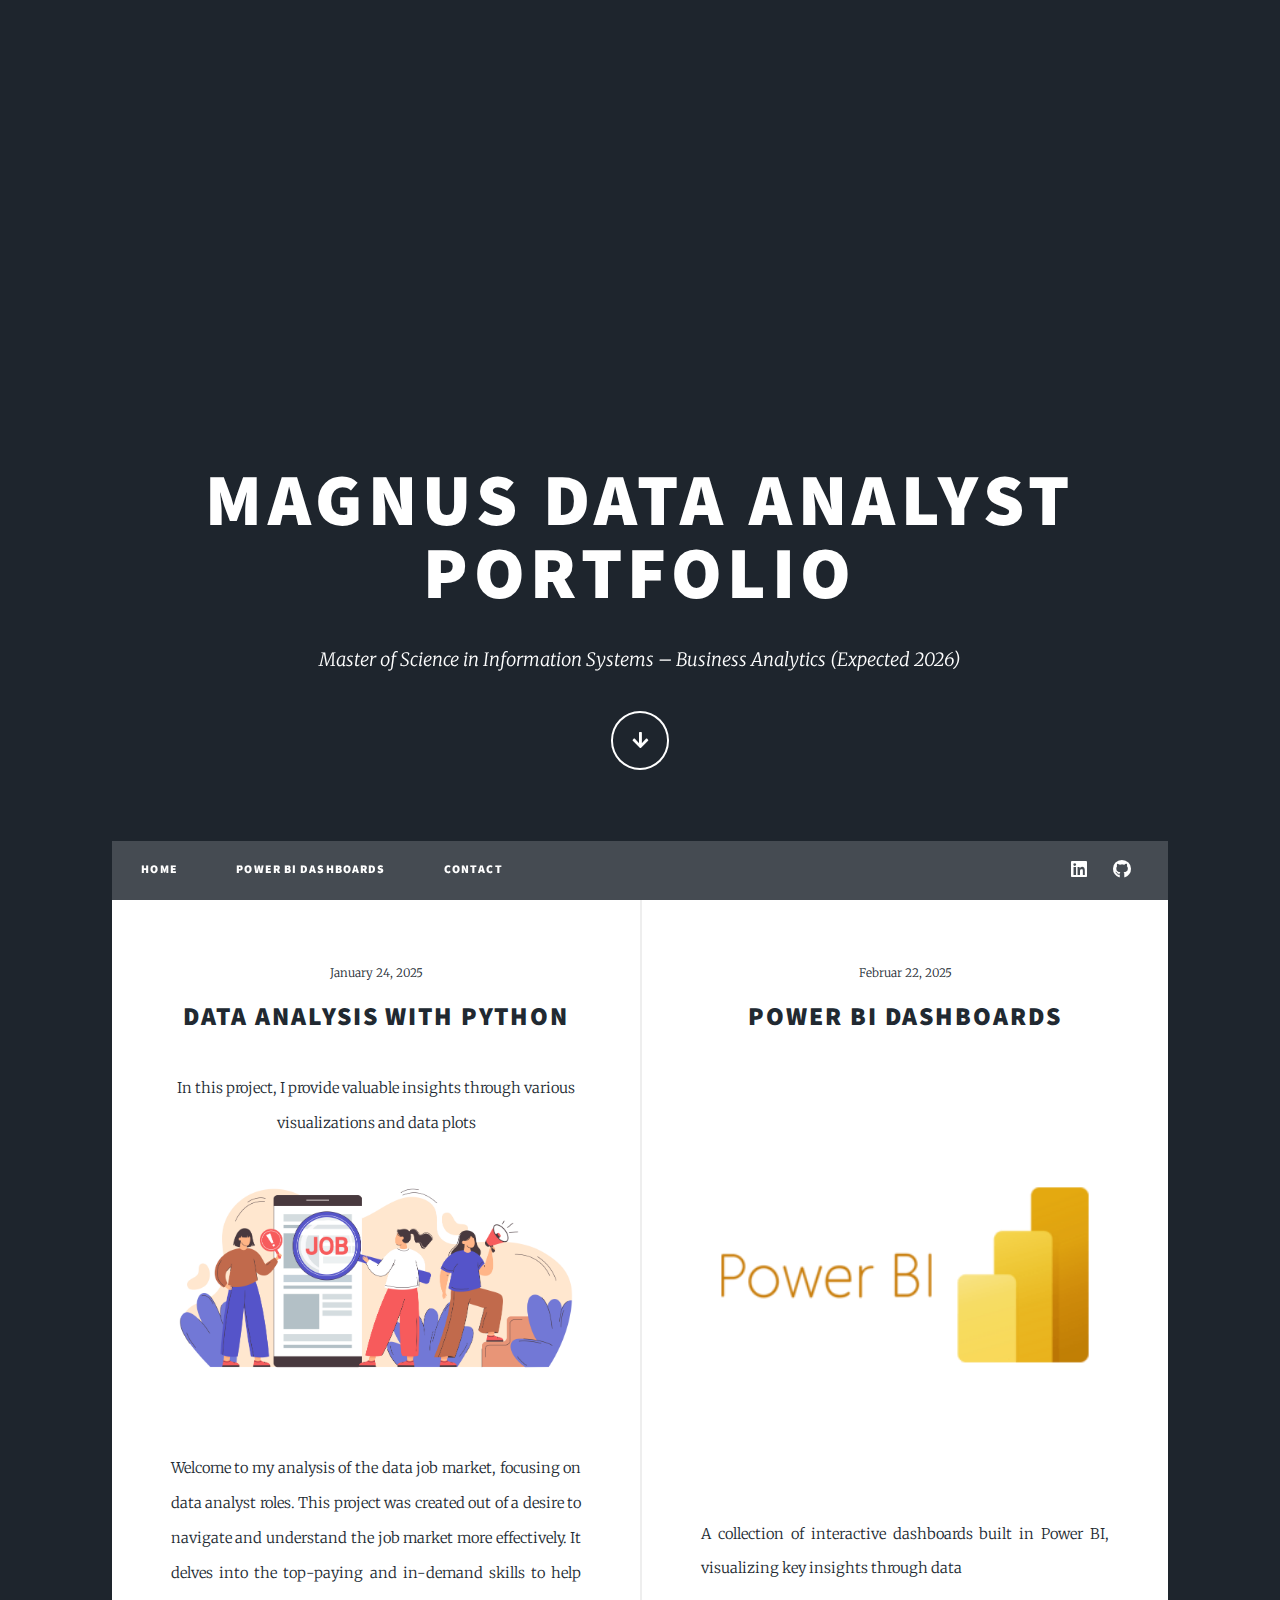
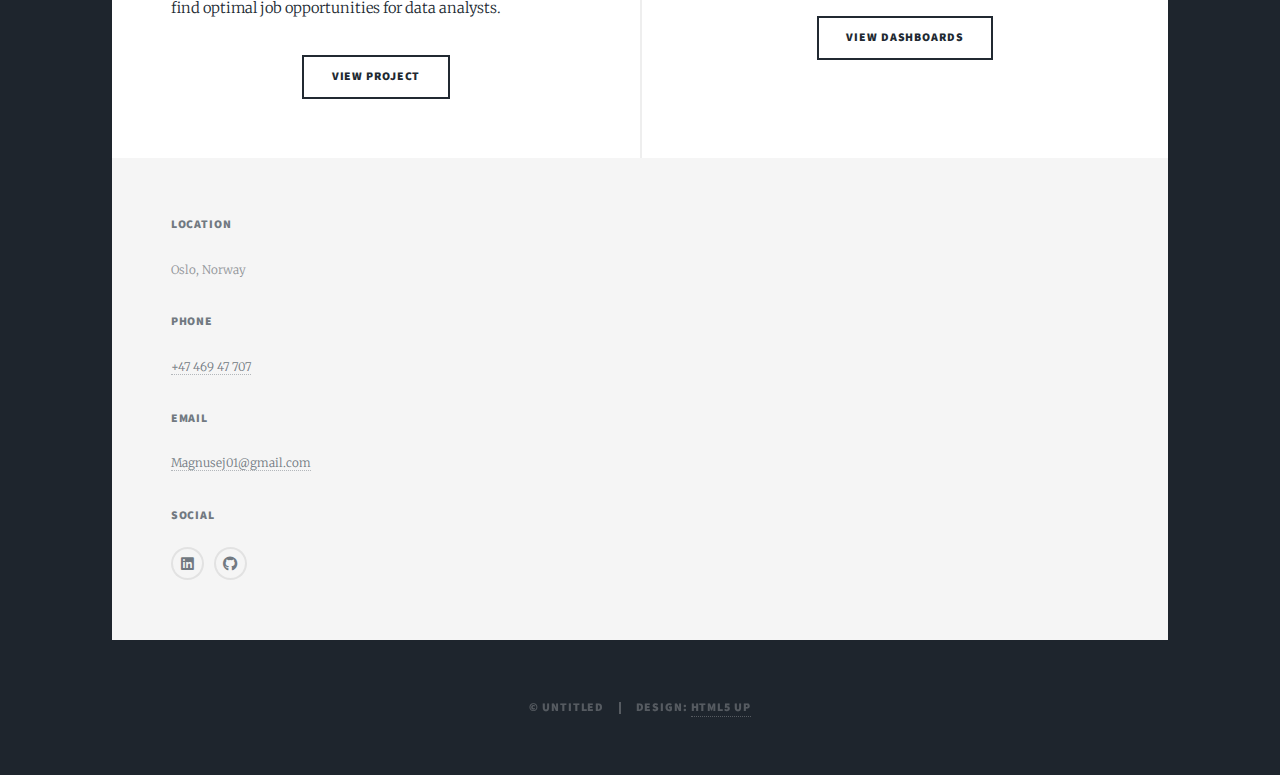
==== index.html @ 9066d021 "Initial commit" ====
<!DOCTYPE HTML>
<!--
	Massively by HTML5 UP
	html5up.net | @ajlkn
	Free for personal and commercial use under the CCA 3.0 license (html5up.net/license)
-->
<html>
	<head>
		<title>Magnus E. Johansen Portfolio</title>
		<meta charset="utf-8" />
		<meta name="viewport" content="width=device-width, initial-scale=1, user-scalable=no" />
		<link rel="stylesheet" href="assets/css/main.css" />
		<noscript><link rel="stylesheet" href="assets/css/noscript.css" /></noscript>
	</head>
	<body class="is-preload">

		<!-- Wrapper -->
			<div id="wrapper" class="fade-in">

				<!-- Intro -->
					<div id="intro">
						<h1>MAGNUS DATA ANALYST PORTFOLIO<br />
						</h1>
						<p>Master of Science in Information Systems – Business Analytics (Expected 2026) <a href=></a></p>
						<ul class="actions">
							<li><a class="button icon solid solo fa-arrow-down scrolly">Continue</a></li>
						</ul>
					</div>

				<!-- Header -->
					<header id="header">
						<a class="logo">MAGNUS E. JOHANSEN</a>
					</header>

				<!-- Nav -->
					<nav id="nav">
						<ul class="links">
							
							<li><a href="index.html">Home</a></li>
							<li><a href="PowerBI.html">Power BI Dashboards</a></li>
							<li><a href="#contact">Contact</a></li>
							
						</ul>
						<ul class="icons">
							<li><a href="https://www.linkedin.com/in/magnus-eskelund-johansen-3b396b231/" class="icon brands alt fa-linkedin"><span class="label">LinkedIn</span></a></li>
									<li><a href="https://github.com/magnusej01" class="icon brands alt fa-github"><span class="label">GitHub</span></a></li>
						</ul>
					</nav>

				<!-- Main -->
					<div id="main">

						

							

						<!-- Posts -->
							<section class="posts">
								<article>
									<header>
										<span class="date">January 24, 2025</span>
										<h2><a href="https://github.com/magnusej01/Data_Analyst_Job_Market">Data Analysis with Python<br />
										</a></h2>
									</header>
									<a class="image fit">In this project, I provide valuable insights through various visualizations and data plots<img src="images/65_MjExMi53MDEyLm4wMDEuMjTQoS5wNi4yNA.jpg" alt="" /></a>
									
									<p>Welcome to my analysis of the data job market, focusing on data analyst roles. This project was created out of a desire to navigate and understand the job market more effectively. It delves into the top-paying and in-demand skills to help find optimal job opportunities for data analysts.</p>
									<ul class="actions special">
										<li><a href="https://github.com/magnusej01/Data_Analyst_Job_Market" class="button">View Project</a></li>
									</ul>
									
								</article>
								<article>
									<header>
										<span class="date">Februar 22, 2025</span>
										<h2><a href="#">Power BI Dashboards<br />
										</a></h2>
									</header>
									<a href="#" class="image fit"><img src="images/power  bi.png" alt="" /></a>
									<p>A collection of interactive dashboards built in Power BI, visualizing key insights through data</p>
									<ul class="actions special">
										<li><a href="powerbi.html" class="button">View Dashboards</a></li>
									</ul>
								</article>
								<!--
								<article>
									<header>
										<span class="date">April 18, 2017</span>
										<h2><a href="#">Ante mattis<br />
										interdum dolor</a></h2>
									</header>
									<a href="#" class="image fit"><img src="images/pic04.jpg" alt="" /></a>
									<p>Donec eget ex magna. Interdum et malesuada fames ac ante ipsum primis in faucibus. Pellentesque venenatis dolor imperdiet dolor mattis sagittis magna etiam.</p>
									<ul class="actions special">
										<li><a href="#" class="button">Full Story</a></li>
									</ul>
								</article>
								<article>
									<header>
										<span class="date">April 14, 2017</span>
										<h2><a href="#">Tempus sed<br />
										nulla imperdiet</a></h2>
									</header>
									<a href="#" class="image fit"><img src="images/pic05.jpg" alt="" /></a>
									<p>Donec eget ex magna. Interdum et malesuada fames ac ante ipsum primis in faucibus. Pellentesque venenatis dolor imperdiet dolor mattis sagittis magna etiam.</p>
									<ul class="actions special">
										<li><a href="#" class="button">Full Story</a></li>
									</ul>
								</article>
								<article>
									<header>
										<span class="date">April 11, 2017</span>
										<h2><a href="#">Odio magna<br />
										sed consectetur</a></h2>
									</header>
									<a href="#" class="image fit"><img src="images/pic06.jpg" alt="" /></a>
									<p>Donec eget ex magna. Interdum et malesuada fames ac ante ipsum primis in faucibus. Pellentesque venenatis dolor imperdiet dolor mattis sagittis magna etiam.</p>
									<ul class="actions special">
										<li><a href="#" class="button">Full Story</a></li>
									</ul>
								</article>
								<article>
									<header>
										<span class="date">April 7, 2017</span>
										<h2><a href="#">Augue lorem<br />
										primis vestibulum</a></h2>
									</header>
									<a href="#" class="image fit"><img src="images/pic07.jpg" alt="" /></a>
									<p>Donec eget ex magna. Interdum et malesuada fames ac ante ipsum primis in faucibus. Pellentesque venenatis dolor imperdiet dolor mattis sagittis magna etiam.</p>
									<ul class="actions special">
										<li><a href="#" class="button">Full Story</a></li>
									</ul>
								</article>
							</section>

						<!-- Footer -->
							<!--<footer>
								<div class="pagination">
									<!--<a href="#" class="previous">Prev</a>-->
									<!--
									<a href="#" class="page active">1</a>
									<a href="#" class="page">2</a>
									<a href="#" class="page">3</a>
									<span class="extra">&hellip;</span>
									<a href="#" class="page">8</a>
									<a href="#" class="page">9</a>
									<a href="#" class="page">10</a>
									<a href="#" class="next">Next</a>
									-->
								</div>
							</footer> 

							
						
					</div>
					
						


				<!-- Footer -->
				
					<footer id="footer">
						
					

						
						<section id="contact"><class="split contact">
							
							<section class="alt">
								<h3>Location</h3>
								<p>Oslo, Norway<br />
								</p>
							</section>
							<section>
								<h3>Phone</h3>
								<p><a href="tel:+4746947707">+47 469 47 707</a></p>
							</section>
							<section>
								<h3>Email</h3>
								<p><a href="mailto:Magnusej01@gmail.com">Magnusej01@gmail.com</a></p>
							</section>
							<section>
								<h3>Social</h3>
								<ul class="icons alt">
									
									<li><a href="https://www.linkedin.com/in/magnus-eskelund-johansen-3b396b231/" class="icon brands alt fa-linkedin"><span class="label">LinkedIn</span></a></li>
									<li><a href="https://github.com/magnusej01" class="icon brands alt fa-github"><span class="label">GitHub</span></a></li>
								</ul>
							</section>
						</section>
					</footer>

				<!-- Copyright -->
					<div id="copyright">
						<ul><li>&copy; Untitled</li><li>Design: <a href="https://html5up.net">HTML5 UP</a></li></ul>
					</div>

			</div>

		<!-- Scripts -->
			<script src="assets/js/jquery.min.js"></script>
			<script src="assets/js/jquery.scrollex.min.js"></script>
			<script src="assets/js/jquery.scrolly.min.js"></script>
			<script src="assets/js/browser.min.js"></script>
			<script src="assets/js/breakpoints.min.js"></script>
			<script src="assets/js/util.js"></script>
			<script src="assets/js/main.js"></script>

	</body>
</html>
---- assets/css/main.css ----
@import url(fontawesome-all.min.css);
@import url("https://fonts.googleapis.com/css?family=Merriweather:300,700,300italic,700italic|Source+Sans+Pro:900");

/*
	Massively by HTML5 UP
	html5up.net | @ajlkn
	Free for personal and commercial use under the CCA 3.0 license (html5up.net/license)
*/

html, body, div, span, applet, object,
iframe, h1, h2, h3, h4, h5, h6, p, blockquote,
pre, a, abbr, acronym, address, big, cite,
code, del, dfn, em, img, ins, kbd, q, s, samp,
small, strike, strong, sub, sup, tt, var, b,
u, i, center, dl, dt, dd, ol, ul, li, fieldset,
form, label, legend, table, caption, tbody,
tfoot, thead, tr, th, td, article, aside,
canvas, details, embed, figure, figcaption,
footer, header, hgroup, menu, nav, output, ruby,
section, summary, time, mark, audio, video {
	margin: 0;
	padding: 0;
	border: 0;
	font-size: 100%;
	font: inherit;
	vertical-align: baseline;}

article, aside, details, figcaption, figure,
footer, header, hgroup, menu, nav, section {
	display: block;}

body {
	line-height: 1;
}

ol, ul {
	list-style: none;
}

blockquote, q {
	quotes: none;
}

	blockquote:before, blockquote:after, q:before, q:after {
		content: '';
		content: none;
	}

table {
	border-collapse: collapse;
	border-spacing: 0;
}

body {
	-webkit-text-size-adjust: none;
}

mark {
	background-color: transparent;
	color: inherit;
}

input::-moz-focus-inner {
	border: 0;
	padding: 0;
}

input, select, textarea {
	-moz-appearance: none;
	-webkit-appearance: none;
	-ms-appearance: none;
	appearance: none;
}

/* Basic */

	@-ms-viewport {
		width: device-width;
	}

	body {
		-ms-overflow-style: scrollbar;
	}

	@media screen and (max-width: 480px) {

		html, body {
			min-width: 320px;
		}

	}

	html {
		box-sizing: border-box;
	}

	*, *:before, *:after {
		box-sizing: inherit;
	}

	body {
		background-color: #1e252d;
	}

		body.is-preload *, body.is-preload *:before, body.is-preload *:after {
			-moz-animation: none !important;
			-webkit-animation: none !important;
			-ms-animation: none !important;
			animation: none !important;
			-moz-transition: none !important;
			-webkit-transition: none !important;
			-ms-transition: none !important;
			transition: none !important;
		}

/* Type */

	html {
		font-size: 16pt;
	}

		@media screen and (max-width: 1680px) {

			html {
				font-size: 12pt;
			}

		}

		@media screen and (max-width: 1280px) {

			html {
				font-size: 11pt;
			}

		}

		@media screen and (max-width: 360px) {

			html {
				font-size: 10pt;
			}

		}

	body {
		color: #212931;
	}

	body, input, select, textarea {
		font-family: "Merriweather", Georgia, serif;
		font-weight: 300;
		font-size: 1rem;
		line-height: 2.375;
	}

	a {
		-moz-transition: color 0.2s ease-in-out, background-color 0.2s ease-in-out, border-color 0.2s ease-in-out, box-shadow 0.2s ease-in-out;
		-webkit-transition: color 0.2s ease-in-out, background-color 0.2s ease-in-out, border-color 0.2s ease-in-out, box-shadow 0.2s ease-in-out;
		-ms-transition: color 0.2s ease-in-out, background-color 0.2s ease-in-out, border-color 0.2s ease-in-out, box-shadow 0.2s ease-in-out;
		transition: color 0.2s ease-in-out, background-color 0.2s ease-in-out, border-color 0.2s ease-in-out, box-shadow 0.2s ease-in-out;
		border-bottom: dotted 1px;
		text-decoration: none;
	}

		a:hover {
			border-bottom-color: transparent;
		}

	strong, b {
		font-weight: 600;
	}

	em, i {
		font-style: italic;
	}

	p {
		text-align: justify;
		margin: 0 0 2rem 0;
	}

	h1, h2, h3, h4, h5, h6 {
		font-family: "Source Sans Pro", Helvetica, sans-serif;
		font-weight: 900;
		line-height: 1.5;
		letter-spacing: 0.075em;
		text-transform: uppercase;
		margin: 0 0 1rem 0;
	}

		h1 a, h2 a, h3 a, h4 a, h5 a, h6 a {
			border-bottom: 0;
			color: inherit;
			text-decoration: none;
		}

	h1 {
		font-size: 4rem;
		line-height: 1.1;
		margin: 0 0 2rem 0;
	}

	h2 {
		font-size: 1.75rem;
		line-height: 1.3;
		margin: 0 0 1.5rem 0;
	}

	h3 {
		font-size: 1.25rem;
		margin: 0 0 1.5rem 0;
	}

	h4 {
		font-size: 1rem;
	}

	h5 {
		font-size: 0.9rem;
	}

	h6 {
		font-size: 0.8rem;
	}

	sub {
		font-size: 0.8rem;
		position: relative;
		top: 0.5rem;
	}

	sup {
		font-size: 0.8rem;
		position: relative;
		top: -0.5rem;
	}

	blockquote {
		border-left: solid 4px;
		font-style: italic;
		margin: 0 0 2rem 0;
		padding: 0.5rem 0 0.5rem 2rem;
	}

	code {
		border: solid 2px;
		font-family: "Courier New", monospace;
		font-size: 0.9rem;
		margin: 0 0.25rem;
		padding: 0.25rem 0.65rem;
	}

	pre {
		-webkit-overflow-scrolling: touch;
		font-family: "Courier New", monospace;
		font-size: 0.9rem;
		margin: 0 0 2rem 0;
	}

		pre code {
			display: block;
			line-height: 1.75;
			padding: 1rem 1.5rem;
			overflow-x: auto;
		}

	hr {
		border: 0;
		border-bottom: solid 2px;
		margin: 3rem 0;
	}

		hr.major {
			margin: 5rem 0;
		}

	.align-left {
		text-align: left;
	}

	.align-center {
		text-align: center;
	}

	.align-right {
		text-align: right;
	}

	input, select, textarea {
		color: #212931;
	}

	a {
		color: #212931;
		border-bottom-color: rgba(33, 41, 49, 0.5);
	}

		a:hover {
			border-bottom-color: transparent;
			color: #18bfef !important;
		}

	strong, b {
		color: #212931;
	}

	h1, h2, h3, h4, h5, h6 {
		color: #212931;
	}

	blockquote {
		border-left-color: #eeeeee;
	}

	code {
		background: rgba(220, 220, 220, 0.25);
		border-color: #eeeeee;
	}

	hr {
		border-bottom-color: #eeeeee;
	}

/* Row */

	.row {
		display: flex;
		flex-wrap: wrap;
		box-sizing: border-box;
		align-items: stretch;
	}

		.row > * {
			box-sizing: border-box;
		}

		.row.gtr-uniform > * > :last-child {
			margin-bottom: 0;
		}

		.row.aln-left {
			justify-content: flex-start;
		}

		.row.aln-center {
			justify-content: center;
		}

		.row.aln-right {
			justify-content: flex-end;
		}

		.row.aln-top {
			align-items: flex-start;
		}

		.row.aln-middle {
			align-items: center;
		}

		.row.aln-bottom {
			align-items: flex-end;
		}

		.row > .imp {
			order: -1;
		}

		.row > .col-1 {
			width: 8.33333%;
		}

		.row > .off-1 {
			margin-left: 8.33333%;
		}

		.row > .col-2 {
			width: 16.66667%;
		}

		.row > .off-2 {
			margin-left: 16.66667%;
		}

		.row > .col-3 {
			width: 25%;
		}

		.row > .off-3 {
			margin-left: 25%;
		}

		.row > .col-4 {
			width: 33.33333%;
		}

		.row > .off-4 {
			margin-left: 33.33333%;
		}

		.row > .col-5 {
			width: 41.66667%;
		}

		.row > .off-5 {
			margin-left: 41.66667%;
		}

		.row > .col-6 {
			width: 50%;
		}

		.row > .off-6 {
			margin-left: 50%;
		}

		.row > .col-7 {
			width: 58.33333%;
		}

		.row > .off-7 {
			margin-left: 58.33333%;
		}

		.row > .col-8 {
			width: 66.66667%;
		}

		.row > .off-8 {
			margin-left: 66.66667%;
		}

		.row > .col-9 {
			width: 75%;
		}

		.row > .off-9 {
			margin-left: 75%;
		}

		.row > .col-10 {
			width: 83.33333%;
		}

		.row > .off-10 {
			margin-left: 83.33333%;
		}

		.row > .col-11 {
			width: 91.66667%;
		}

		.row > .off-11 {
			margin-left: 91.66667%;
		}

		.row > .col-12 {
			width: 100%;
		}

		.row > .off-12 {
			margin-left: 100%;
		}

		.row.gtr-0 {
			margin-top: 0;
			margin-left: 0rem;
		}

			.row.gtr-0 > * {
				padding: 0 0 0 0rem;
			}

			.row.gtr-0.gtr-uniform {
				margin-top: 0rem;
			}

				.row.gtr-0.gtr-uniform > * {
					padding-top: 0rem;
				}

		.row.gtr-25 {
			margin-top: 0;
			margin-left: -0.375rem;
		}

			.row.gtr-25 > * {
				padding: 0 0 0 0.375rem;
			}

			.row.gtr-25.gtr-uniform {
				margin-top: -0.375rem;
			}

				.row.gtr-25.gtr-uniform > * {
					padding-top: 0.375rem;
				}

		.row.gtr-50 {
			margin-top: 0;
			margin-left: -0.75rem;
		}

			.row.gtr-50 > * {
				padding: 0 0 0 0.75rem;
			}

			.row.gtr-50.gtr-uniform {
				margin-top: -0.75rem;
			}

				.row.gtr-50.gtr-uniform > * {
					padding-top: 0.75rem;
				}

		.row {
			margin-top: 0;
			margin-left: -1.5rem;
		}

			.row > * {
				padding: 0 0 0 1.5rem;
			}

			.row.gtr-uniform {
				margin-top: -1.5rem;
			}

				.row.gtr-uniform > * {
					padding-top: 1.5rem;
				}

		.row.gtr-150 {
			margin-top: 0;
			margin-left: -2.25rem;
		}

			.row.gtr-150 > * {
				padding: 0 0 0 2.25rem;
			}

			.row.gtr-150.gtr-uniform {
				margin-top: -2.25rem;
			}

				.row.gtr-150.gtr-uniform > * {
					padding-top: 2.25rem;
				}

		.row.gtr-200 {
			margin-top: 0;
			margin-left: -3rem;
		}

			.row.gtr-200 > * {
				padding: 0 0 0 3rem;
			}

			.row.gtr-200.gtr-uniform {
				margin-top: -3rem;
			}

				.row.gtr-200.gtr-uniform > * {
					padding-top: 3rem;
				}

		@media screen and (max-width: 1680px) {

			.row {
				display: flex;
				flex-wrap: wrap;
				box-sizing: border-box;
				align-items: stretch;
			}

				.row > * {
					box-sizing: border-box;
				}

				.row.gtr-uniform > * > :last-child {
					margin-bottom: 0;
				}

				.row.aln-left {
					justify-content: flex-start;
				}

				.row.aln-center {
					justify-content: center;
				}

				.row.aln-right {
					justify-content: flex-end;
				}

				.row.aln-top {
					align-items: flex-start;
				}

				.row.aln-middle {
					align-items: center;
				}

				.row.aln-bottom {
					align-items: flex-end;
				}

				.row > .imp-xlarge {
					order: -1;
				}

				.row > .col-1-xlarge {
					width: 8.33333%;
				}

				.row > .off-1-xlarge {
					margin-left: 8.33333%;
				}

				.row > .col-2-xlarge {
					width: 16.66667%;
				}

				.row > .off-2-xlarge {
					margin-left: 16.66667%;
				}

				.row > .col-3-xlarge {
					width: 25%;
				}

				.row > .off-3-xlarge {
					margin-left: 25%;
				}

				.row > .col-4-xlarge {
					width: 33.33333%;
				}

				.row > .off-4-xlarge {
					margin-left: 33.33333%;
				}

				.row > .col-5-xlarge {
					width: 41.66667%;
				}

				.row > .off-5-xlarge {
					margin-left: 41.66667%;
				}

				.row > .col-6-xlarge {
					width: 50%;
				}

				.row > .off-6-xlarge {
					margin-left: 50%;
				}

				.row > .col-7-xlarge {
					width: 58.33333%;
				}

				.row > .off-7-xlarge {
					margin-left: 58.33333%;
				}

				.row > .col-8-xlarge {
					width: 66.66667%;
				}

				.row > .off-8-xlarge {
					margin-left: 66.66667%;
				}

				.row > .col-9-xlarge {
					width: 75%;
				}

				.row > .off-9-xlarge {
					margin-left: 75%;
				}

				.row > .col-10-xlarge {
					width: 83.33333%;
				}

				.row > .off-10-xlarge {
					margin-left: 83.33333%;
				}

				.row > .col-11-xlarge {
					width: 91.66667%;
				}

				.row > .off-11-xlarge {
					margin-left: 91.66667%;
				}

				.row > .col-12-xlarge {
					width: 100%;
				}

				.row > .off-12-xlarge {
					margin-left: 100%;
				}

				.row.gtr-0 {
					margin-top: 0;
					margin-left: 0rem;
				}

					.row.gtr-0 > * {
						padding: 0 0 0 0rem;
					}

					.row.gtr-0.gtr-uniform {
						margin-top: 0rem;
					}

						.row.gtr-0.gtr-uniform > * {
							padding-top: 0rem;
						}

				.row.gtr-25 {
					margin-top: 0;
					margin-left: -0.375rem;
				}

					.row.gtr-25 > * {
						padding: 0 0 0 0.375rem;
					}

					.row.gtr-25.gtr-uniform {
						margin-top: -0.375rem;
					}

						.row.gtr-25.gtr-uniform > * {
							padding-top: 0.375rem;
						}

				.row.gtr-50 {
					margin-top: 0;
					margin-left: -0.75rem;
				}

					.row.gtr-50 > * {
						padding: 0 0 0 0.75rem;
					}

					.row.gtr-50.gtr-uniform {
						margin-top: -0.75rem;
					}

						.row.gtr-50.gtr-uniform > * {
							padding-top: 0.75rem;
						}

				.row {
					margin-top: 0;
					margin-left: -1.5rem;
				}

					.row > * {
						padding: 0 0 0 1.5rem;
					}

					.row.gtr-uniform {
						margin-top: -1.5rem;
					}

						.row.gtr-uniform > * {
							padding-top: 1.5rem;
						}

				.row.gtr-150 {
					margin-top: 0;
					margin-left: -2.25rem;
				}

					.row.gtr-150 > * {
						padding: 0 0 0 2.25rem;
					}

					.row.gtr-150.gtr-uniform {
						margin-top: -2.25rem;
					}

						.row.gtr-150.gtr-uniform > * {
							padding-top: 2.25rem;
						}

				.row.gtr-200 {
					margin-top: 0;
					margin-left: -3rem;
				}

					.row.gtr-200 > * {
						padding: 0 0 0 3rem;
					}

					.row.gtr-200.gtr-uniform {
						margin-top: -3rem;
					}

						.row.gtr-200.gtr-uniform > * {
							padding-top: 3rem;
						}

		}

		@media screen and (max-width: 1280px) {

			.row {
				display: flex;
				flex-wrap: wrap;
				box-sizing: border-box;
				align-items: stretch;
			}

				.row > * {
					box-sizing: border-box;
				}

				.row.gtr-uniform > * > :last-child {
					margin-bottom: 0;
				}

				.row.aln-left {
					justify-content: flex-start;
				}

				.row.aln-center {
					justify-content: center;
				}

				.row.aln-right {
					justify-content: flex-end;
				}

				.row.aln-top {
					align-items: flex-start;
				}

				.row.aln-middle {
					align-items: center;
				}

				.row.aln-bottom {
					align-items: flex-end;
				}

				.row > .imp-large {
					order: -1;
				}

				.row > .col-1-large {
					width: 8.33333%;
				}

				.row > .off-1-large {
					margin-left: 8.33333%;
				}

				.row > .col-2-large {
					width: 16.66667%;
				}

				.row > .off-2-large {
					margin-left: 16.66667%;
				}

				.row > .col-3-large {
					width: 25%;
				}

				.row > .off-3-large {
					margin-left: 25%;
				}

				.row > .col-4-large {
					width: 33.33333%;
				}

				.row > .off-4-large {
					margin-left: 33.33333%;
				}

				.row > .col-5-large {
					width: 41.66667%;
				}

				.row > .off-5-large {
					margin-left: 41.66667%;
				}

				.row > .col-6-large {
					width: 50%;
				}

				.row > .off-6-large {
					margin-left: 50%;
				}

				.row > .col-7-large {
					width: 58.33333%;
				}

				.row > .off-7-large {
					margin-left: 58.33333%;
				}

				.row > .col-8-large {
					width: 66.66667%;
				}

				.row > .off-8-large {
					margin-left: 66.66667%;
				}

				.row > .col-9-large {
					width: 75%;
				}

				.row > .off-9-large {
					margin-left: 75%;
				}

				.row > .col-10-large {
					width: 83.33333%;
				}

				.row > .off-10-large {
					margin-left: 83.33333%;
				}

				.row > .col-11-large {
					width: 91.66667%;
				}

				.row > .off-11-large {
					margin-left: 91.66667%;
				}

				.row > .col-12-large {
					width: 100%;
				}

				.row > .off-12-large {
					margin-left: 100%;
				}

				.row.gtr-0 {
					margin-top: 0;
					margin-left: 0rem;
				}

					.row.gtr-0 > * {
						padding: 0 0 0 0rem;
					}

					.row.gtr-0.gtr-uniform {
						margin-top: 0rem;
					}

						.row.gtr-0.gtr-uniform > * {
							padding-top: 0rem;
						}

				.row.gtr-25 {
					margin-top: 0;
					margin-left: -0.375rem;
				}

					.row.gtr-25 > * {
						padding: 0 0 0 0.375rem;
					}

					.row.gtr-25.gtr-uniform {
						margin-top: -0.375rem;
					}

						.row.gtr-25.gtr-uniform > * {
							padding-top: 0.375rem;
						}

				.row.gtr-50 {
					margin-top: 0;
					margin-left: -0.75rem;
				}

					.row.gtr-50 > * {
						padding: 0 0 0 0.75rem;
					}

					.row.gtr-50.gtr-uniform {
						margin-top: -0.75rem;
					}

						.row.gtr-50.gtr-uniform > * {
							padding-top: 0.75rem;
						}

				.row {
					margin-top: 0;
					margin-left: -1.5rem;
				}

					.row > * {
						padding: 0 0 0 1.5rem;
					}

					.row.gtr-uniform {
						margin-top: -1.5rem;
					}

						.row.gtr-uniform > * {
							padding-top: 1.5rem;
						}

				.row.gtr-150 {
					margin-top: 0;
					margin-left: -2.25rem;
				}

					.row.gtr-150 > * {
						padding: 0 0 0 2.25rem;
					}

					.row.gtr-150.gtr-uniform {
						margin-top: -2.25rem;
					}

						.row.gtr-150.gtr-uniform > * {
							padding-top: 2.25rem;
						}

				.row.gtr-200 {
					margin-top: 0;
					margin-left: -3rem;
				}

					.row.gtr-200 > * {
						padding: 0 0 0 3rem;
					}

					.row.gtr-200.gtr-uniform {
						margin-top: -3rem;
					}

						.row.gtr-200.gtr-uniform > * {
							padding-top: 3rem;
						}

		}

		@media screen and (max-width: 980px) {

			.row {
				display: flex;
				flex-wrap: wrap;
				box-sizing: border-box;
				align-items: stretch;
			}

				.row > * {
					box-sizing: border-box;
				}

				.row.gtr-uniform > * > :last-child {
					margin-bottom: 0;
				}

				.row.aln-left {
					justify-content: flex-start;
				}

				.row.aln-center {
					justify-content: center;
				}

				.row.aln-right {
					justify-content: flex-end;
				}

				.row.aln-top {
					align-items: flex-start;
				}

				.row.aln-middle {
					align-items: center;
				}

				.row.aln-bottom {
					align-items: flex-end;
				}

				.row > .imp-medium {
					order: -1;
				}

				.row > .col-1-medium {
					width: 8.33333%;
				}

				.row > .off-1-medium {
					margin-left: 8.33333%;
				}

				.row > .col-2-medium {
					width: 16.66667%;
				}

				.row > .off-2-medium {
					margin-left: 16.66667%;
				}

				.row > .col-3-medium {
					width: 25%;
				}

				.row > .off-3-medium {
					margin-left: 25%;
				}

				.row > .col-4-medium {
					width: 33.33333%;
				}

				.row > .off-4-medium {
					margin-left: 33.33333%;
				}

				.row > .col-5-medium {
					width: 41.66667%;
				}

				.row > .off-5-medium {
					margin-left: 41.66667%;
				}

				.row > .col-6-medium {
					width: 50%;
				}

				.row > .off-6-medium {
					margin-left: 50%;
				}

				.row > .col-7-medium {
					width: 58.33333%;
				}

				.row > .off-7-medium {
					margin-left: 58.33333%;
				}

				.row > .col-8-medium {
					width: 66.66667%;
				}

				.row > .off-8-medium {
					margin-left: 66.66667%;
				}

				.row > .col-9-medium {
					width: 75%;
				}

				.row > .off-9-medium {
					margin-left: 75%;
				}

				.row > .col-10-medium {
					width: 83.33333%;
				}

				.row > .off-10-medium {
					margin-left: 83.33333%;
				}

				.row > .col-11-medium {
					width: 91.66667%;
				}

				.row > .off-11-medium {
					margin-left: 91.66667%;
				}

				.row > .col-12-medium {
					width: 100%;
				}

				.row > .off-12-medium {
					margin-left: 100%;
				}

				.row.gtr-0 {
					margin-top: 0;
					margin-left: 0rem;
				}

					.row.gtr-0 > * {
						padding: 0 0 0 0rem;
					}

					.row.gtr-0.gtr-uniform {
						margin-top: 0rem;
					}

						.row.gtr-0.gtr-uniform > * {
							padding-top: 0rem;
						}

				.row.gtr-25 {
					margin-top: 0;
					margin-left: -0.375rem;
				}

					.row.gtr-25 > * {
						padding: 0 0 0 0.375rem;
					}

					.row.gtr-25.gtr-uniform {
						margin-top: -0.375rem;
					}

						.row.gtr-25.gtr-uniform > * {
							padding-top: 0.375rem;
						}

				.row.gtr-50 {
					margin-top: 0;
					margin-left: -0.75rem;
				}

					.row.gtr-50 > * {
						padding: 0 0 0 0.75rem;
					}

					.row.gtr-50.gtr-uniform {
						margin-top: -0.75rem;
					}

						.row.gtr-50.gtr-uniform > * {
							padding-top: 0.75rem;
						}

				.row {
					margin-top: 0;
					margin-left: -1.5rem;
				}

					.row > * {
						padding: 0 0 0 1.5rem;
					}

					.row.gtr-uniform {
						margin-top: -1.5rem;
					}

						.row.gtr-uniform > * {
							padding-top: 1.5rem;
						}

				.row.gtr-150 {
					margin-top: 0;
					margin-left: -2.25rem;
				}

					.row.gtr-150 > * {
						padding: 0 0 0 2.25rem;
					}

					.row.gtr-150.gtr-uniform {
						margin-top: -2.25rem;
					}

						.row.gtr-150.gtr-uniform > * {
							padding-top: 2.25rem;
						}

				.row.gtr-200 {
					margin-top: 0;
					margin-left: -3rem;
				}

					.row.gtr-200 > * {
						padding: 0 0 0 3rem;
					}

					.row.gtr-200.gtr-uniform {
						margin-top: -3rem;
					}

						.row.gtr-200.gtr-uniform > * {
							padding-top: 3rem;
						}

		}

		@media screen and (max-width: 736px) {

			.row {
				display: flex;
				flex-wrap: wrap;
				box-sizing: border-box;
				align-items: stretch;
			}

				.row > * {
					box-sizing: border-box;
				}

				.row.gtr-uniform > * > :last-child {
					margin-bottom: 0;
				}

				.row.aln-left {
					justify-content: flex-start;
				}

				.row.aln-center {
					justify-content: center;
				}

				.row.aln-right {
					justify-content: flex-end;
				}

				.row.aln-top {
					align-items: flex-start;
				}

				.row.aln-middle {
					align-items: center;
				}

				.row.aln-bottom {
					align-items: flex-end;
				}

				.row > .imp-small {
					order: -1;
				}

				.row > .col-1-small {
					width: 8.33333%;
				}

				.row > .off-1-small {
					margin-left: 8.33333%;
				}

				.row > .col-2-small {
					width: 16.66667%;
				}

				.row > .off-2-small {
					margin-left: 16.66667%;
				}

				.row > .col-3-small {
					width: 25%;
				}

				.row > .off-3-small {
					margin-left: 25%;
				}

				.row > .col-4-small {
					width: 33.33333%;
				}

				.row > .off-4-small {
					margin-left: 33.33333%;
				}

				.row > .col-5-small {
					width: 41.66667%;
				}

				.row > .off-5-small {
					margin-left: 41.66667%;
				}

				.row > .col-6-small {
					width: 50%;
				}

				.row > .off-6-small {
					margin-left: 50%;
				}

				.row > .col-7-small {
					width: 58.33333%;
				}

				.row > .off-7-small {
					margin-left: 58.33333%;
				}

				.row > .col-8-small {
					width: 66.66667%;
				}

				.row > .off-8-small {
					margin-left: 66.66667%;
				}

				.row > .col-9-small {
					width: 75%;
				}

				.row > .off-9-small {
					margin-left: 75%;
				}

				.row > .col-10-small {
					width: 83.33333%;
				}

				.row > .off-10-small {
					margin-left: 83.33333%;
				}

				.row > .col-11-small {
					width: 91.66667%;
				}

				.row > .off-11-small {
					margin-left: 91.66667%;
				}

				.row > .col-12-small {
					width: 100%;
				}

				.row > .off-12-small {
					margin-left: 100%;
				}

				.row.gtr-0 {
					margin-top: 0;
					margin-left: 0rem;
				}

					.row.gtr-0 > * {
						padding: 0 0 0 0rem;
					}

					.row.gtr-0.gtr-uniform {
						margin-top: 0rem;
					}

						.row.gtr-0.gtr-uniform > * {
							padding-top: 0rem;
						}

				.row.gtr-25 {
					margin-top: 0;
					margin-left: -0.375rem;
				}

					.row.gtr-25 > * {
						padding: 0 0 0 0.375rem;
					}

					.row.gtr-25.gtr-uniform {
						margin-top: -0.375rem;
					}

						.row.gtr-25.gtr-uniform > * {
							padding-top: 0.375rem;
						}

				.row.gtr-50 {
					margin-top: 0;
					margin-left: -0.75rem;
				}

					.row.gtr-50 > * {
						padding: 0 0 0 0.75rem;
					}

					.row.gtr-50.gtr-uniform {
						margin-top: -0.75rem;
					}

						.row.gtr-50.gtr-uniform > * {
							padding-top: 0.75rem;
						}

				.row {
					margin-top: 0;
					margin-left: -1.5rem;
				}

					.row > * {
						padding: 0 0 0 1.5rem;
					}

					.row.gtr-uniform {
						margin-top: -1.5rem;
					}

						.row.gtr-uniform > * {
							padding-top: 1.5rem;
						}

				.row.gtr-150 {
					margin-top: 0;
					margin-left: -2.25rem;
				}

					.row.gtr-150 > * {
						padding: 0 0 0 2.25rem;
					}

					.row.gtr-150.gtr-uniform {
						margin-top: -2.25rem;
					}

						.row.gtr-150.gtr-uniform > * {
							padding-top: 2.25rem;
						}

				.row.gtr-200 {
					margin-top: 0;
					margin-left: -3rem;
				}

					.row.gtr-200 > * {
						padding: 0 0 0 3rem;
					}

					.row.gtr-200.gtr-uniform {
						margin-top: -3rem;
					}

						.row.gtr-200.gtr-uniform > * {
							padding-top: 3rem;
						}

		}

		@media screen and (max-width: 480px) {

			.row {
				display: flex;
				flex-wrap: wrap;
				box-sizing: border-box;
				align-items: stretch;
			}

				.row > * {
					box-sizing: border-box;
				}

				.row.gtr-uniform > * > :last-child {
					margin-bottom: 0;
				}

				.row.aln-left {
					justify-content: flex-start;
				}

				.row.aln-center {
					justify-content: center;
				}

				.row.aln-right {
					justify-content: flex-end;
				}

				.row.aln-top {
					align-items: flex-start;
				}

				.row.aln-middle {
					align-items: center;
				}

				.row.aln-bottom {
					align-items: flex-end;
				}

				.row > .imp-xsmall {
					order: -1;
				}

				.row > .col-1-xsmall {
					width: 8.33333%;
				}

				.row > .off-1-xsmall {
					margin-left: 8.33333%;
				}

				.row > .col-2-xsmall {
					width: 16.66667%;
				}

				.row > .off-2-xsmall {
					margin-left: 16.66667%;
				}

				.row > .col-3-xsmall {
					width: 25%;
				}

				.row > .off-3-xsmall {
					margin-left: 25%;
				}

				.row > .col-4-xsmall {
					width: 33.33333%;
				}

				.row > .off-4-xsmall {
					margin-left: 33.33333%;
				}

				.row > .col-5-xsmall {
					width: 41.66667%;
				}

				.row > .off-5-xsmall {
					margin-left: 41.66667%;
				}

				.row > .col-6-xsmall {
					width: 50%;
				}

				.row > .off-6-xsmall {
					margin-left: 50%;
				}

				.row > .col-7-xsmall {
					width: 58.33333%;
				}

				.row > .off-7-xsmall {
					margin-left: 58.33333%;
				}

				.row > .col-8-xsmall {
					width: 66.66667%;
				}

				.row > .off-8-xsmall {
					margin-left: 66.66667%;
				}

				.row > .col-9-xsmall {
					width: 75%;
				}

				.row > .off-9-xsmall {
					margin-left: 75%;
				}

				.row > .col-10-xsmall {
					width: 83.33333%;
				}

				.row > .off-10-xsmall {
					margin-left: 83.33333%;
				}

				.row > .col-11-xsmall {
					width: 91.66667%;
				}

				.row > .off-11-xsmall {
					margin-left: 91.66667%;
				}

				.row > .col-12-xsmall {
					width: 100%;
				}

				.row > .off-12-xsmall {
					margin-left: 100%;
				}

				.row.gtr-0 {
					margin-top: 0;
					margin-left: 0rem;
				}

					.row.gtr-0 > * {
						padding: 0 0 0 0rem;
					}

					.row.gtr-0.gtr-uniform {
						margin-top: 0rem;
					}

						.row.gtr-0.gtr-uniform > * {
							padding-top: 0rem;
						}

				.row.gtr-25 {
					margin-top: 0;
					margin-left: -0.375rem;
				}

					.row.gtr-25 > * {
						padding: 0 0 0 0.375rem;
					}

					.row.gtr-25.gtr-uniform {
						margin-top: -0.375rem;
					}

						.row.gtr-25.gtr-uniform > * {
							padding-top: 0.375rem;
						}

				.row.gtr-50 {
					margin-top: 0;
					margin-left: -0.75rem;
				}

					.row.gtr-50 > * {
						padding: 0 0 0 0.75rem;
					}

					.row.gtr-50.gtr-uniform {
						margin-top: -0.75rem;
					}

						.row.gtr-50.gtr-uniform > * {
							padding-top: 0.75rem;
						}

				.row {
					margin-top: 0;
					margin-left: -1.5rem;
				}

					.row > * {
						padding: 0 0 0 1.5rem;
					}

					.row.gtr-uniform {
						margin-top: -1.5rem;
					}

						.row.gtr-uniform > * {
							padding-top: 1.5rem;
						}

				.row.gtr-150 {
					margin-top: 0;
					margin-left: -2.25rem;
				}

					.row.gtr-150 > * {
						padding: 0 0 0 2.25rem;
					}

					.row.gtr-150.gtr-uniform {
						margin-top: -2.25rem;
					}

						.row.gtr-150.gtr-uniform > * {
							padding-top: 2.25rem;
						}

				.row.gtr-200 {
					margin-top: 0;
					margin-left: -3rem;
				}

					.row.gtr-200 > * {
						padding: 0 0 0 3rem;
					}

					.row.gtr-200.gtr-uniform {
						margin-top: -3rem;
					}

						.row.gtr-200.gtr-uniform > * {
							padding-top: 3rem;
						}

		}

		@media screen and (max-width: 360px) {

			.row {
				display: flex;
				flex-wrap: wrap;
				box-sizing: border-box;
				align-items: stretch;
			}

				.row > * {
					box-sizing: border-box;
				}

				.row.gtr-uniform > * > :last-child {
					margin-bottom: 0;
				}

				.row.aln-left {
					justify-content: flex-start;
				}

				.row.aln-center {
					justify-content: center;
				}

				.row.aln-right {
					justify-content: flex-end;
				}

				.row.aln-top {
					align-items: flex-start;
				}

				.row.aln-middle {
					align-items: center;
				}

				.row.aln-bottom {
					align-items: flex-end;
				}

				.row > .imp-xxsmall {
					order: -1;
				}

				.row > .col-1-xxsmall {
					width: 8.33333%;
				}

				.row > .off-1-xxsmall {
					margin-left: 8.33333%;
				}

				.row > .col-2-xxsmall {
					width: 16.66667%;
				}

				.row > .off-2-xxsmall {
					margin-left: 16.66667%;
				}

				.row > .col-3-xxsmall {
					width: 25%;
				}

				.row > .off-3-xxsmall {
					margin-left: 25%;
				}

				.row > .col-4-xxsmall {
					width: 33.33333%;
				}

				.row > .off-4-xxsmall {
					margin-left: 33.33333%;
				}

				.row > .col-5-xxsmall {
					width: 41.66667%;
				}

				.row > .off-5-xxsmall {
					margin-left: 41.66667%;
				}

				.row > .col-6-xxsmall {
					width: 50%;
				}

				.row > .off-6-xxsmall {
					margin-left: 50%;
				}

				.row > .col-7-xxsmall {
					width: 58.33333%;
				}

				.row > .off-7-xxsmall {
					margin-left: 58.33333%;
				}

				.row > .col-8-xxsmall {
					width: 66.66667%;
				}

				.row > .off-8-xxsmall {
					margin-left: 66.66667%;
				}

				.row > .col-9-xxsmall {
					width: 75%;
				}

				.row > .off-9-xxsmall {
					margin-left: 75%;
				}

				.row > .col-10-xxsmall {
					width: 83.33333%;
				}

				.row > .off-10-xxsmall {
					margin-left: 83.33333%;
				}

				.row > .col-11-xxsmall {
					width: 91.66667%;
				}

				.row > .off-11-xxsmall {
					margin-left: 91.66667%;
				}

				.row > .col-12-xxsmall {
					width: 100%;
				}

				.row > .off-12-xxsmall {
					margin-left: 100%;
				}

				.row.gtr-0 {
					margin-top: 0;
					margin-left: 0rem;
				}

					.row.gtr-0 > * {
						padding: 0 0 0 0rem;
					}

					.row.gtr-0.gtr-uniform {
						margin-top: 0rem;
					}

						.row.gtr-0.gtr-uniform > * {
							padding-top: 0rem;
						}

				.row.gtr-25 {
					margin-top: 0;
					margin-left: -0.375rem;
				}

					.row.gtr-25 > * {
						padding: 0 0 0 0.375rem;
					}

					.row.gtr-25.gtr-uniform {
						margin-top: -0.375rem;
					}

						.row.gtr-25.gtr-uniform > * {
							padding-top: 0.375rem;
						}

				.row.gtr-50 {
					margin-top: 0;
					margin-left: -0.75rem;
				}

					.row.gtr-50 > * {
						padding: 0 0 0 0.75rem;
					}

					.row.gtr-50.gtr-uniform {
						margin-top: -0.75rem;
					}

						.row.gtr-50.gtr-uniform > * {
							padding-top: 0.75rem;
						}

				.row {
					margin-top: 0;
					margin-left: -1.5rem;
				}

					.row > * {
						padding: 0 0 0 1.5rem;
					}

					.row.gtr-uniform {
						margin-top: -1.5rem;
					}

						.row.gtr-uniform > * {
							padding-top: 1.5rem;
						}

				.row.gtr-150 {
					margin-top: 0;
					margin-left: -2.25rem;
				}

					.row.gtr-150 > * {
						padding: 0 0 0 2.25rem;
					}

					.row.gtr-150.gtr-uniform {
						margin-top: -2.25rem;
					}

						.row.gtr-150.gtr-uniform > * {
							padding-top: 2.25rem;
						}

				.row.gtr-200 {
					margin-top: 0;
					margin-left: -3rem;
				}

					.row.gtr-200 > * {
						padding: 0 0 0 3rem;
					}

					.row.gtr-200.gtr-uniform {
						margin-top: -3rem;
					}

						.row.gtr-200.gtr-uniform > * {
							padding-top: 3rem;
						}

		}

/* Box */

	.box {
		border: solid 2px;
		margin-bottom: 2rem;
		padding: 1.5rem;
	}

		.box > :last-child,
		.box > :last-child > :last-child,
		.box > :last-child > :last-child > :last-child {
			margin-bottom: 0;
		}

		.box.alt {
			border: 0;
			border-radius: 0;
			padding: 0;
		}

	.box {
		border-color: #eeeeee;
	}

/* Button */

	input[type="submit"],
	input[type="reset"],
	input[type="button"],
	button,
	.button {
		-moz-appearance: none;
		-webkit-appearance: none;
		-ms-appearance: none;
		appearance: none;
		-moz-transition: background-color 0.2s ease-in-out, box-shadow 0.2s ease-in-out, color 0.2s ease-in-out;
		-webkit-transition: background-color 0.2s ease-in-out, box-shadow 0.2s ease-in-out, color 0.2s ease-in-out;
		-ms-transition: background-color 0.2s ease-in-out, box-shadow 0.2s ease-in-out, color 0.2s ease-in-out;
		transition: background-color 0.2s ease-in-out, box-shadow 0.2s ease-in-out, color 0.2s ease-in-out;
		border: 0;
		border-radius: 0;
		cursor: pointer;
		display: inline-block;
		font-family: "Source Sans Pro", Helvetica, sans-serif;
		font-size: 0.8rem;
		font-weight: 900;
		letter-spacing: 0.075em;
		height: 3rem;
		line-height: 3rem;
		padding: 0 2rem;
		text-align: center;
		text-decoration: none;
		text-transform: uppercase;
		white-space: nowrap;
	}

		input[type="submit"].icon:before,
		input[type="reset"].icon:before,
		input[type="button"].icon:before,
		button.icon:before,
		.button.icon:before {
			margin-right: 0.5rem;
		}

		input[type="submit"].icon.solo,
		input[type="reset"].icon.solo,
		input[type="button"].icon.solo,
		button.icon.solo,
		.button.icon.solo {
			position: relative;
			width: 4rem;
			height: 4rem;
			line-height: 4rem;
			border-radius: 4rem;
			text-indent: 4rem;
			overflow: hidden;
			padding: 0;
			white-space: nowrap;
		}

			input[type="submit"].icon.solo:before,
			input[type="reset"].icon.solo:before,
			input[type="button"].icon.solo:before,
			button.icon.solo:before,
			.button.icon.solo:before {
				position: absolute;
				display: block;
				top: 0;
				left: 0;
				width: inherit;
				height: inherit;
				line-height: inherit;
				font-size: 1.25rem;
				margin-right: 0;
				text-align: center;
				text-indent: 0;
			}

		input[type="submit"].fit,
		input[type="reset"].fit,
		input[type="button"].fit,
		button.fit,
		.button.fit {
			width: 100%;
		}

		input[type="submit"].small,
		input[type="reset"].small,
		input[type="button"].small,
		button.small,
		.button.small {
			font-size: 0.7rem;
			height: 2.5rem;
			line-height: 2.5rem;
			padding: 0 1.5rem;
		}

		input[type="submit"].large,
		input[type="reset"].large,
		input[type="button"].large,
		button.large,
		.button.large {
			font-size: 0.9rem;
			height: 3.5rem;
			line-height: 3.5rem;
			padding: 0 2.75rem;
		}

		@media screen and (max-width: 980px) {

			input[type="submit"],
			input[type="reset"],
			input[type="button"],
			button,
			.button {
				font-size: 0.9rem;
				height: 3.25rem;
				line-height: 3.25rem;
			}

				input[type="submit"].large,
				input[type="reset"].large,
				input[type="button"].large,
				button.large,
				.button.large {
					font-size: 1rem;
					height: 3.75rem;
					line-height: 3.75rem;
				}

		}

		input[type="submit"].disabled, input[type="submit"]:disabled,
		input[type="reset"].disabled,
		input[type="reset"]:disabled,
		input[type="button"].disabled,
		input[type="button"]:disabled,
		button.disabled,
		button:disabled,
		.button.disabled,
		.button:disabled {
			pointer-events: none;
			opacity: 0.25;
		}

	input[type="submit"],
	input[type="reset"],
	input[type="button"],
	button,
	.button {
		background-color: transparent;
		box-shadow: inset 0 0 0 2px #212931;
		color: #212931 !important;
	}

		input[type="submit"]:hover,
		input[type="reset"]:hover,
		input[type="button"]:hover,
		button:hover,
		.button:hover {
			box-shadow: inset 0 0 0 2px #18bfef;
			color: #18bfef !important;
		}

		input[type="submit"].primary,
		input[type="reset"].primary,
		input[type="button"].primary,
		button.primary,
		.button.primary {
			background-color: #212931;
			box-shadow: none;
			color: #ffffff !important;
		}

			input[type="submit"].primary:hover,
			input[type="reset"].primary:hover,
			input[type="button"].primary:hover,
			button.primary:hover,
			.button.primary:hover {
				background-color: #18bfef;
			}

/* Form */

	form {
		margin: 0 0 2rem 0;
	}

		form > :last-child {
			margin-bottom: 0;
		}

		form > .fields {
			display: -moz-flex;
			display: -webkit-flex;
			display: -ms-flex;
			display: flex;
			-moz-flex-wrap: wrap;
			-webkit-flex-wrap: wrap;
			-ms-flex-wrap: wrap;
			flex-wrap: wrap;
			width: calc(100% + 3rem);
			margin: -1.5rem 0 2rem -1.5rem;
		}

			form > .fields > .field {
				-moz-flex-grow: 0;
				-webkit-flex-grow: 0;
				-ms-flex-grow: 0;
				flex-grow: 0;
				-moz-flex-shrink: 0;
				-webkit-flex-shrink: 0;
				-ms-flex-shrink: 0;
				flex-shrink: 0;
				padding: 1.5rem 0 0 1.5rem;
				width: calc(100% - 1.5rem);
			}

				form > .fields > .field.half {
					width: calc(50% - 0.75rem);
				}

				form > .fields > .field.third {
					width: calc(100%/3 - 0.5rem);
				}

				form > .fields > .field.quarter {
					width: calc(25% - 0.375rem);
				}

		@media screen and (max-width: 480px) {

			form > .fields {
				width: calc(100% + 3rem);
				margin: -1.5rem 0 2rem -1.5rem;
			}

				form > .fields > .field {
					padding: 1.5rem 0 0 1.5rem;
					width: calc(100% - 1.5rem);
				}

					form > .fields > .field.half {
						width: calc(100% - 1.5rem);
					}

					form > .fields > .field.third {
						width: calc(100% - 1.5rem);
					}

					form > .fields > .field.quarter {
						width: calc(100% - 1.5rem);
					}

		}

	label {
		display: block;
		font-family: "Source Sans Pro", Helvetica, sans-serif;
		font-weight: 900;
		line-height: 1.5;
		letter-spacing: 0.075em;
		font-size: 0.8rem;
		text-transform: uppercase;
		margin: 0 0 0.75rem 0;
	}

		@media screen and (max-width: 980px) {

			label {
				font-size: 0.9rem;
			}

		}

	input[type="text"],
	input[type="password"],
	input[type="email"],
	select,
	textarea {
		-moz-appearance: none;
		-webkit-appearance: none;
		-ms-appearance: none;
		appearance: none;
		background: transparent;
		border-radius: 0;
		border: solid 2px;
		color: inherit;
		display: block;
		outline: 0;
		padding: 0 1rem;
		text-decoration: none;
		width: 100%;
	}

		input[type="text"]:invalid,
		input[type="password"]:invalid,
		input[type="email"]:invalid,
		select:invalid,
		textarea:invalid {
			box-shadow: none;
		}

	select {
		background-size: 1.25rem;
		background-repeat: no-repeat;
		background-position: calc(100% - 1rem) center;
		height: 3rem;
		padding-right: 3rem;
		text-overflow: ellipsis;
	}

		select:focus::-ms-value {
			background-color: transparent;
		}

		select::-ms-expand {
			display: none;
		}

	input[type="text"],
	input[type="password"],
	input[type="email"],
	select {
		height: 3rem;
	}

	textarea {
		padding: 0.75rem 1rem;
	}

	input[type="checkbox"],
	input[type="radio"] {
		-moz-appearance: none;
		-webkit-appearance: none;
		-ms-appearance: none;
		appearance: none;
		display: block;
		float: left;
		margin-right: -2rem;
		opacity: 0;
		width: 1rem;
		z-index: -1;
	}

		input[type="checkbox"] + label,
		input[type="radio"] + label {
			text-decoration: none;
			cursor: pointer;
			display: inline-block;
			font-size: 1rem;
			letter-spacing: 0;
			font-family: "Merriweather", Georgia, serif;
			text-transform: none;
			font-weight: 300;
			padding-left: 2.8rem;
			padding-right: 1rem;
			position: relative;
		}

			input[type="checkbox"] + label:before,
			input[type="radio"] + label:before {
				-moz-osx-font-smoothing: grayscale;
				-webkit-font-smoothing: antialiased;
				display: inline-block;
				font-style: normal;
				font-variant: normal;
				text-rendering: auto;
				line-height: 1;
				text-transform: none !important;
				font-family: 'Font Awesome 5 Free';
				font-weight: 900;
			}

			input[type="checkbox"] + label:before,
			input[type="radio"] + label:before {
				border-radius: 0;
				border: solid 2px;
				content: '';
				display: inline-block;
				font-size: 0.8rem;
				height: 1.8rem;
				left: 0;
				line-height: 1.65rem;
				position: absolute;
				text-align: center;
				top: -0.125rem;
				width: 1.8rem;
			}

		input[type="checkbox"]:checked + label:before,
		input[type="radio"]:checked + label:before {
			content: '\f00c';
		}

	input[type="checkbox"] + label:before {
		border-radius: 0;
	}

	input[type="radio"] + label:before {
		border-radius: 100%;
	}

	::-webkit-input-placeholder {
		opacity: 1.0;
	}

	:-moz-placeholder {
		opacity: 1.0;
	}

	::-moz-placeholder {
		opacity: 1.0;
	}

	:-ms-input-placeholder {
		opacity: 1.0;
	}

	label {
		color: #212931;
	}

	input[type="text"],
	input[type="password"],
	input[type="email"],
	select,
	textarea {
		border-color: #eeeeee;
	}

		input[type="text"]:focus,
		input[type="password"]:focus,
		input[type="email"]:focus,
		select:focus,
		textarea:focus {
			border-color: #18bfef;
		}

	select {
		background-image: url("data:image/svg+xml;charset=utf8,%3Csvg xmlns='http://www.w3.org/2000/svg' width='40' height='40' preserveAspectRatio='none' viewBox='0 0 40 40'%3E%3Cpath d='M9.4,12.3l10.4,10.4l10.4-10.4c0.2-0.2,0.5-0.4,0.9-0.4c0.3,0,0.6,0.1,0.9,0.4l3.3,3.3c0.2,0.2,0.4,0.5,0.4,0.9 c0,0.4-0.1,0.6-0.4,0.9L20.7,31.9c-0.2,0.2-0.5,0.4-0.9,0.4c-0.3,0-0.6-0.1-0.9-0.4L4.3,17.3c-0.2-0.2-0.4-0.5-0.4-0.9 c0-0.4,0.1-0.6,0.4-0.9l3.3-3.3c0.2-0.2,0.5-0.4,0.9-0.4S9.1,12.1,9.4,12.3z' fill='%23eeeeee' /%3E%3C/svg%3E");
	}

		select option {
			background-color: #ffffff;
			color: #212931;
		}

	.select-wrapper:before {
		color: #eeeeee;
	}

	input[type="checkbox"] + label,
	input[type="radio"] + label {
		color: #212931;
	}

		input[type="checkbox"] + label:before,
		input[type="radio"] + label:before {
			border-color: #eeeeee;
		}

	input[type="checkbox"]:checked + label:before,
	input[type="radio"]:checked + label:before {
		background-color: #212931;
		border-color: #212931;
		color: #ffffff;
	}

	input[type="checkbox"]:focus + label:before,
	input[type="radio"]:focus + label:before {
		border-color: #18bfef;
	}

	::-webkit-input-placeholder {
		color: #909498 !important;
	}

	:-moz-placeholder {
		color: #909498 !important;
	}

	::-moz-placeholder {
		color: #909498 !important;
	}

	:-ms-input-placeholder {
		color: #909498 !important;
	}

	.formerize-placeholder {
		color: #909498 !important;
	}

/* Icon */

	.icon {
		text-decoration: none;
		border-bottom: none;
		position: relative;
	}

		.icon:before {
			-moz-osx-font-smoothing: grayscale;
			-webkit-font-smoothing: antialiased;
			display: inline-block;
			font-style: normal;
			font-variant: normal;
			text-rendering: auto;
			line-height: 1;
			text-transform: none !important;
			font-family: 'Font Awesome 5 Free';
			font-weight: 400;
		}

		.icon > .label {
			display: none;
		}

		.icon:before {
			line-height: inherit;
		}

		.icon.solid:before {
			font-weight: 900;
		}

		.icon.brands:before {
			font-family: 'Font Awesome 5 Brands';
		}

/* Image */

	.image {
		border: 0;
		display: inline-block;
		position: relative;
	}

		.image img {
			display: block;
		}

		.image.left, .image.right {
			max-width: 40%;
		}

			.image.left img, .image.right img {
				width: 100%;
			}

		.image.left {
			float: left;
			margin: 0 2rem 2rem 0;
			top: 0.75rem;
		}

		.image.right {
			float: right;
			margin: 0 0 2rem 2rem;
			top: 0.75rem;
		}

		.image.fit {
			display: block;
			margin: 2.5rem 0;
			width: 100%;
		}

			.image.fit:first-child {
				margin-top: 0;
			}

			.image.fit img {
				width: 100%;
			}

		.image.main {
			display: block;
			margin: 4rem 0;
			width: 100%;
		}

			.image.main:first-child {
				margin-top: 0;
			}

			.image.main img {
				width: 100%;
			}

		@media screen and (max-width: 736px) {

			.image.fit {
				margin: 2rem 0;
			}

			.image.main {
				margin: 2rem 0;
			}

		}

	a.image {
		overflow: hidden;
	}

		a.image img {
			-moz-transition: -moz-transform 0.2s ease-out;
			-webkit-transition: -webkit-transform 0.2s ease-out;
			-ms-transition: -ms-transform 0.2s ease-out;
			transition: transform 0.2s ease-out;
		}

		a.image:hover img {
			-moz-transform: scale(1.05);
			-webkit-transform: scale(1.05);
			-ms-transform: scale(1.05);
			transform: scale(1.05);
		}

/* Actions */

	ul.actions {
		display: -moz-flex;
		display: -webkit-flex;
		display: -ms-flex;
		display: flex;
		cursor: default;
		list-style: none;
		margin-left: -1rem;
		padding-left: 0;
	}

		ul.actions li {
			padding: 0 0 0 1rem;
			vertical-align: middle;
		}

		ul.actions.special {
			-moz-justify-content: center;
			-webkit-justify-content: center;
			-ms-justify-content: center;
			justify-content: center;
			width: 100%;
			margin-left: 0;
		}

			ul.actions.special li:first-child {
				padding-left: 0;
			}

		ul.actions.stacked {
			-moz-flex-direction: column;
			-webkit-flex-direction: column;
			-ms-flex-direction: column;
			flex-direction: column;
			margin-left: 0;
		}

			ul.actions.stacked li {
				padding: 1.3rem 0 0 0;
			}

				ul.actions.stacked li:first-child {
					padding-top: 0;
				}

		ul.actions.fit {
			width: calc(100% + 1rem);
		}

			ul.actions.fit li {
				-moz-flex-grow: 1;
				-webkit-flex-grow: 1;
				-ms-flex-grow: 1;
				flex-grow: 1;
				-moz-flex-shrink: 1;
				-webkit-flex-shrink: 1;
				-ms-flex-shrink: 1;
				flex-shrink: 1;
				width: 100%;
			}

				ul.actions.fit li > * {
					width: 100%;
				}

			ul.actions.fit.stacked {
				width: 100%;
			}

		@media screen and (max-width: 480px) {

			ul.actions:not(.fixed) {
				-moz-flex-direction: column;
				-webkit-flex-direction: column;
				-ms-flex-direction: column;
				flex-direction: column;
				margin-left: 0;
				width: 100% !important;
			}

				ul.actions:not(.fixed) li {
					-moz-flex-grow: 1;
					-webkit-flex-grow: 1;
					-ms-flex-grow: 1;
					flex-grow: 1;
					-moz-flex-shrink: 1;
					-webkit-flex-shrink: 1;
					-ms-flex-shrink: 1;
					flex-shrink: 1;
					padding: 1rem 0 0 0;
					text-align: center;
					width: 100%;
				}

					ul.actions:not(.fixed) li > * {
						width: 100%;
					}

					ul.actions:not(.fixed) li:first-child {
						padding-top: 0;
					}

					ul.actions:not(.fixed) li input[type="submit"],
					ul.actions:not(.fixed) li input[type="reset"],
					ul.actions:not(.fixed) li input[type="button"],
					ul.actions:not(.fixed) li button,
					ul.actions:not(.fixed) li .button {
						width: 100%;
					}

						ul.actions:not(.fixed) li input[type="submit"].icon:before,
						ul.actions:not(.fixed) li input[type="reset"].icon:before,
						ul.actions:not(.fixed) li input[type="button"].icon:before,
						ul.actions:not(.fixed) li button.icon:before,
						ul.actions:not(.fixed) li .button.icon:before {
							margin-left: -0.5rem;
						}

		}

/* Icons */

	ul.icons {
		cursor: default;
		list-style: none;
		padding-left: 0;
	}

		ul.icons li {
			display: inline-block;
			padding: 0 0.5rem 0 0;
			vertical-align: middle;
		}

			ul.icons li:last-child {
				padding-right: 0;
			}

			ul.icons li .icon:before {
				width: 2.25rem;
				height: 2.25rem;
				line-height: 2.25rem;
				display: inline-block;
				text-align: center;
				border-radius: 100%;
				font-size: 1.25rem;
			}

		ul.icons.alt li .icon:before {
			-moz-transition: color 0.2s ease-in-out, background-color 0.2s ease-in-out, border-color 0.2s ease-in-out, box-shadow 0.2s ease-in-out;
			-webkit-transition: color 0.2s ease-in-out, background-color 0.2s ease-in-out, border-color 0.2s ease-in-out, box-shadow 0.2s ease-in-out;
			-ms-transition: color 0.2s ease-in-out, background-color 0.2s ease-in-out, border-color 0.2s ease-in-out, box-shadow 0.2s ease-in-out;
			transition: color 0.2s ease-in-out, background-color 0.2s ease-in-out, border-color 0.2s ease-in-out, box-shadow 0.2s ease-in-out;
			font-size: 1rem;
		}

/* List */

	ol {
		list-style: decimal;
		margin: 0 0 2rem 0;
		padding-left: 1.25rem;
	}

		ol li {
			padding-left: 0.25rem;
		}

	ul {
		list-style: disc;
		margin: 0 0 2rem 0;
		padding-left: 1rem;
	}

		ul li {
			padding-left: 0.5rem;
		}

		ul.divided {
			list-style: none;
			padding-left: 0;
		}

			ul.divided li {
				border-top: solid 1px;
				padding: 0.5rem 0;
			}

				ul.divided li:first-child {
					border-top: 0;
					padding-top: 0;
				}

	dl {
		margin: 0 0 2rem 0;
	}

		dl dt {
			display: block;
			font-weight: 600;
			margin: 0 0 1rem 0;
		}

		dl dd {
			margin-left: 2rem;
		}

	ul.divided li {
		border-top-color: #eeeeee;
	}

	ul.icons li a.icon:hover:before {
		color: #18bfef;
	}

	ul.icons.alt li .icon:before {
		box-shadow: inset 0 0 0 2px #eeeeee;
	}

	ul.icons.alt li a.icon:hover:before {
		box-shadow: inset 0 0 0 2px #18bfef;
	}

/* Section/Article */

	section.special, article.special {
		text-align: center;
	}

	header {
		cursor: default;
	}

		header > .date {
			display: block;
			font-size: 0.8rem;
			height: 1;
			margin: 0 0 1rem 0;
			position: relative;
		}

		header > p {
			font-style: italic;
		}

		header > h1 + p {
			font-size: 1.1rem;
			margin-top: -0.5rem;
			line-height: 2;
		}

		header > h2 + p {
			font-size: 1rem;
			margin-top: -0.75rem;
		}

		header > h3 + p {
			font-size: 0.9rem;
			margin-top: -0.75rem;
		}

		header > h4 + p {
			font-size: 0.8rem;
			margin-top: -0.75rem;
		}

		header.major {
			margin: 0 0 4rem 0;
			text-align: center;
		}

			header.major > :last-child {
				margin-bottom: 0;
			}

			header.major > p {
				margin-top: 0;
				text-align: center;
			}

			header.major > .date {
				font-size: 1rem;
				margin: 0 0 4rem 0;
			}

				header.major > .date:before, header.major > .date:after {
					content: '';
					display: block;
					position: absolute;
					top: 50%;
					width: calc(50% - 6rem);
					border-top: solid 2px;
				}

				header.major > .date:before {
					left: 0;
				}

				header.major > .date:after {
					right: 0;
				}

		@media screen and (max-width: 980px) {

			header br {
				display: none;
			}

		}

		@media screen and (max-width: 736px) {

			header.major {
				margin: 0 0 2rem 0;
			}

		}

	header.major .date:before, header.major .date:after {
		border-top-color: #eeeeee;
	}

/* Table */

	.table-wrapper {
		-webkit-overflow-scrolling: touch;
		overflow-x: auto;
	}

	table {
		margin: 0 0 2rem 0;
		width: 100%;
	}

		table tbody tr {
			border: solid 1px;
			border-left: 0;
			border-right: 0;
		}

		table td {
			padding: 0.75rem 0.75rem;
		}

		table th {
			font-family: "Source Sans Pro", Helvetica, sans-serif;
			font-size: 0.8rem;
			font-weight: 900;
			letter-spacing: 0.075em;
			line-height: 1.5;
			padding: 0 0.75rem 0.75rem 0.75rem;
			text-align: left;
			text-transform: uppercase;
		}

			@media screen and (max-width: 980px) {

				table th {
					font-size: 0.9rem;
				}

			}

		table thead {
			border-bottom: solid 2px;
		}

		table tfoot {
			border-top: solid 2px;
		}

		table.alt {
			border-collapse: separate;
		}

			table.alt tbody tr td {
				border: solid 1px;
				border-left-width: 0;
				border-top-width: 0;
			}

				table.alt tbody tr td:first-child {
					border-left-width: 1px;
				}

			table.alt tbody tr:first-child td {
				border-top-width: 1px;
			}

			table.alt thead {
				border-bottom: 0;
			}

			table.alt tfoot {
				border-top: 0;
			}

	table tbody tr {
		border-color: #eeeeee;
	}

		table tbody tr:nth-child(2n + 1) {
			background-color: rgba(220, 220, 220, 0.25);
		}

	table th {
		color: #212931;
	}

	table thead {
		border-bottom-color: #eeeeee;
	}

	table tfoot {
		border-top-color: #eeeeee;
	}

	table.alt tbody tr td {
		border-color: #eeeeee;
	}

/* Pagination */

	.pagination {
		display: -moz-inline-flex;
		display: -webkit-inline-flex;
		display: -ms-inline-flex;
		display: inline-flex;
		-moz-user-select: none;
		-webkit-user-select: none;
		-ms-user-select: none;
		user-select: none;
		cursor: default;
		list-style: none;
		margin: 0 0 2rem 2px;
		padding: 0;
	}

		.pagination a, .pagination span {
			-moz-transition: background-color 0.2s ease-in-out, border-color 0.2s ease-in-out, box-shadow 0.2s ease-in-out, color 0.2s ease-in-out;
			-webkit-transition: background-color 0.2s ease-in-out, border-color 0.2s ease-in-out, box-shadow 0.2s ease-in-out, color 0.2s ease-in-out;
			-ms-transition: background-color 0.2s ease-in-out, border-color 0.2s ease-in-out, box-shadow 0.2s ease-in-out, color 0.2s ease-in-out;
			transition: background-color 0.2s ease-in-out, border-color 0.2s ease-in-out, box-shadow 0.2s ease-in-out, color 0.2s ease-in-out;
			border: solid 2px;
			display: inline-block;
			font-family: "Source Sans Pro", Helvetica, sans-serif;
			font-size: 0.8rem;
			font-weight: 900;
			height: 3rem;
			letter-spacing: 0.075em;
			line-height: calc(3rem - 4px);
			margin-left: -2px;
			min-width: 3rem;
			position: relative;
			text-align: center;
			text-decoration: none;
			text-transform: uppercase;
		}

		.pagination .next, .pagination .previous {
			text-decoration: none;
			padding: 0 1.75rem;
		}

			.pagination .next:before, .pagination .previous:before {
				-moz-osx-font-smoothing: grayscale;
				-webkit-font-smoothing: antialiased;
				display: inline-block;
				font-style: normal;
				font-variant: normal;
				text-rendering: auto;
				line-height: 1;
				text-transform: none !important;
				font-family: 'Font Awesome 5 Free';
				font-weight: 900;
			}

			.pagination .next:before, .pagination .previous:before {
				display: inline-block;
				color: inherit !important;
				line-height: inherit;
			}

		.pagination .previous:before {
			content: '\f104';
			margin-right: 0.9375em;
		}

		.pagination .next:before {
			content: '\f105';
			float: right;
			margin-left: 0.9375em;
		}

		@media screen and (max-width: 980px) {

			.pagination a, .pagination span {
				font-size: 0.9rem;
			}

		}

		@media screen and (max-width: 480px) {

			.pagination .page, .pagination .extra {
				display: none;
			}

		}

	.pagination a, .pagination span {
		border-color: #eeeeee;
	}

	.pagination a {
		color: #212931 !important;
	}

		.pagination a:hover {
			color: #18bfef !important;
			border-color: #18bfef;
			z-index: 1;
		}

			.pagination a:hover + a,
			.pagination a:hover + span {
				border-left-color: #18bfef;
			}

		.pagination a.active {
			background-color: #eeeeee;
		}

	.pagination span {
		color: #eeeeee;
	}

/* Wrapper */

	#wrapper {
		-moz-transition: opacity 0.5s ease;
		-webkit-transition: opacity 0.5s ease;
		-ms-transition: opacity 0.5s ease;
		transition: opacity 0.5s ease;
		position: relative;
		z-index: 1;
		overflow: hidden;
	}

		#wrapper > .bg {
			position: absolute;
			top: 0;
			left: 0;
			width: 100%;
			height: 100%;
			background-color: #212931;
			background-image: url("../../images/overlay.png"), linear-gradient(0deg, rgba(0, 0, 0, 0.1), rgba(0, 0, 0, 0.1)), url("../../images/bg.jpg");
			background-size: auto,								auto,														100% auto;
			background-position: center,								center,														top center;
			background-repeat: repeat,								no-repeat,													no-repeat;
			background-attachment: scroll,								scroll,														scroll;
			z-index: -1;
		}

			#wrapper > .bg.fixed {
				position: fixed;
				width: 100vw;
				height: 100vh;
			}

		#wrapper.fade-in:before {
			pointer-events: none;
			-moz-transition: opacity 1s ease-in-out;
			-webkit-transition: opacity 1s ease-in-out;
			-ms-transition: opacity 1s ease-in-out;
			transition: opacity 1s ease-in-out;
			-moz-transition-delay: 0.75s;
			-webkit-transition-delay: 0.75s;
			-ms-transition-delay: 0.75s;
			transition-delay: 0.75s;
			background: #1e252d;
			content: '';
			display: block;
			height: 100%;
			left: 0;
			opacity: 0;
			position: fixed;
			top: 0;
			width: 100%;
		}

		body.is-preload #wrapper.fade-in:before {
			opacity: 1;
		}

		@media screen and (orientation: portrait) {

			#wrapper > .bg {
				background-size: auto,								auto,														auto 175%;
			}

		}

/* Intro */

	#intro {
		color: #ffffff;
		padding: 8rem 4rem 6rem 4rem ;
		-moz-align-items: center;
		-webkit-align-items: center;
		-ms-align-items: center;
		align-items: center;
		display: -moz-flex;
		display: -webkit-flex;
		display: -ms-flex;
		display: flex;
		-moz-flex-direction: column;
		-webkit-flex-direction: column;
		-ms-flex-direction: column;
		flex-direction: column;
		-moz-justify-content: -moz-flex-end;
		-webkit-justify-content: -webkit-flex-end;
		-ms-justify-content: -ms-flex-end;
		justify-content: flex-end;
		-moz-transition: opacity 1s ease, -moz-transform 1s ease;
		-webkit-transition: opacity 1s ease, -webkit-transform 1s ease;
		-ms-transition: opacity 1s ease, -ms-transform 1s ease;
		transition: opacity 1s ease, transform 1s ease;
		position: relative;
		cursor: default;
		text-align: center;
		z-index: 1;
		min-height: 100vh;
	}

		#intro input, #intro select, #intro textarea {
			color: #ffffff;
		}

		#intro a {
			color: #ffffff;
			border-bottom-color: rgba(255, 255, 255, 0.5);
		}

			#intro a:hover {
				border-bottom-color: transparent;
				color: #18bfef !important;
			}

		#intro strong, #intro b {
			color: #ffffff;
		}

		#intro h1, #intro h2, #intro h3, #intro h4, #intro h5, #intro h6 {
			color: #ffffff;
		}

		#intro blockquote {
			border-left-color: #ffffff;
		}

		#intro code {
			background: rgba(255, 255, 255, 0.075);
			border-color: #ffffff;
		}

		#intro hr {
			border-bottom-color: #ffffff;
		}

		#intro input[type="submit"],
		#intro input[type="reset"],
		#intro input[type="button"],
		#intro button,
		#intro .button {
			background-color: transparent;
			box-shadow: inset 0 0 0 2px #ffffff;
			color: #ffffff !important;
		}

			#intro input[type="submit"]:hover,
			#intro input[type="reset"]:hover,
			#intro input[type="button"]:hover,
			#intro button:hover,
			#intro .button:hover {
				box-shadow: inset 0 0 0 2px #18bfef;
				color: #18bfef !important;
			}

			#intro input[type="submit"].primary,
			#intro input[type="reset"].primary,
			#intro input[type="button"].primary,
			#intro button.primary,
			#intro .button.primary {
				background-color: #ffffff;
				box-shadow: none;
				color: #1e252d !important;
			}

				#intro input[type="submit"].primary:hover,
				#intro input[type="reset"].primary:hover,
				#intro input[type="button"].primary:hover,
				#intro button.primary:hover,
				#intro .button.primary:hover {
					background-color: #18bfef;
				}

		#intro h1 {
			font-size: 5rem;
			line-height: 1;
		}

		#intro p {
			font-size: 1.25rem;
			font-style: italic;
			margin-top: -0.25rem;
			text-align: center;
		}

		#intro + #header {
			margin-top: -20rem;
		}

			#intro + #header .logo {
				-moz-transform: translateY(2rem);
				-webkit-transform: translateY(2rem);
				-ms-transform: translateY(2rem);
				transform: translateY(2rem);
				opacity: 0;
				visibility: hidden;
			}

		#intro.hidden {
			pointer-events: none;
			-moz-transform: translateY(2rem);
			-webkit-transform: translateY(2rem);
			-ms-transform: translateY(2rem);
			transform: translateY(2rem);
			-moz-transition: opacity 0.5s ease, -moz-transform 0.5s ease, visibility 0.5s;
			-webkit-transition: opacity 0.5s ease, -webkit-transform 0.5s ease, visibility 0.5s;
			-ms-transition: opacity 0.5s ease, -ms-transform 0.5s ease, visibility 0.5s;
			transition: opacity 0.5s ease, transform 0.5s ease, visibility 0.5s;
			opacity: 0;
			visibility: hidden;
		}

			#intro.hidden + #header .logo {
				-moz-transform: translateY(0);
				-webkit-transform: translateY(0);
				-ms-transform: translateY(0);
				transform: translateY(0);
				opacity: 1;
				visibility: visible;
			}

		body.is-preload #intro {
			-moz-transform: translateY(2rem);
			-webkit-transform: translateY(2rem);
			-ms-transform: translateY(2rem);
			transform: translateY(2rem);
			opacity: 0;
		}

			body.is-preload #intro:not(.hidden) + #header + #nav {
				-moz-transform: translateY(4rem);
				-webkit-transform: translateY(4rem);
				-ms-transform: translateY(4rem);
				transform: translateY(4rem);
				opacity: 0;
			}

		@media screen and (max-width: 980px) {

			#intro {
				padding: 4rem 4rem 2rem 4rem ;
				min-height: 90vh;
			}

				#intro p br {
					display: none;
				}

				#intro + #header {
					margin-top: -14rem;
				}

		}

		@media screen and (max-width: 736px) {

			#intro {
				padding: 3rem 2rem 1rem 2rem ;
				min-height: 80vh;
			}

				#intro h1 {
					font-size: 3.25rem;
					line-height: 1.1;
					margin-bottom: 1rem;
				}

				#intro p {
					font-size: 1rem;
					margin-top: 0rem;
				}

				#intro .actions {
					display: none;
				}

		}

/* Header */

	#header {
		color: #ffffff;
		-moz-align-items: center;
		-webkit-align-items: center;
		-ms-align-items: center;
		align-items: center;
		display: -moz-flex;
		display: -webkit-flex;
		display: -ms-flex;
		display: flex;
		-moz-flex-direction: column;
		-webkit-flex-direction: column;
		-ms-flex-direction: column;
		flex-direction: column;
		-moz-justify-content: -moz-flex-end;
		-webkit-justify-content: -webkit-flex-end;
		-ms-justify-content: -ms-flex-end;
		justify-content: flex-end;
		pointer-events: none;
		-moz-user-select: none;
		-webkit-user-select: none;
		-ms-user-select: none;
		user-select: none;
		height: 20rem;
		padding-bottom: 8rem;
		position: relative;
		text-align: center;
		z-index: 2;
	}

		#header input, #header select, #header textarea {
			color: #ffffff;
		}

		#header a {
			color: #ffffff;
			border-bottom-color: rgba(255, 255, 255, 0.5);
		}

			#header a:hover {
				border-bottom-color: transparent;
				color: #18bfef !important;
			}

		#header strong, #header b {
			color: #ffffff;
		}

		#header h1, #header h2, #header h3, #header h4, #header h5, #header h6 {
			color: #ffffff;
		}

		#header blockquote {
			border-left-color: #ffffff;
		}

		#header code {
			background: rgba(255, 255, 255, 0.075);
			border-color: #ffffff;
		}

		#header hr {
			border-bottom-color: #ffffff;
		}

		#header .logo {
			-moz-transition: border-color 0.2s ease-in-out, color 0.2s ease-in-out, opacity 0.5s ease, -moz-transform 0.5s ease, visibility 0.5s;
			-webkit-transition: border-color 0.2s ease-in-out, color 0.2s ease-in-out, opacity 0.5s ease, -webkit-transform 0.5s ease, visibility 0.5s;
			-ms-transition: border-color 0.2s ease-in-out, color 0.2s ease-in-out, opacity 0.5s ease, -ms-transform 0.5s ease, visibility 0.5s;
			transition: border-color 0.2s ease-in-out, color 0.2s ease-in-out, opacity 0.5s ease, transform 0.5s ease, visibility 0.5s;
			pointer-events: auto;
			border-style: solid;
			border-color: #ffffff;
			border-width: 5px !important;
			font-family: "Source Sans Pro", Helvetica, sans-serif;
			font-size: 2.25rem;
			font-weight: 900;
			letter-spacing: 0.075em;
			line-height: 1;
			padding: 1rem 1.75rem;
			text-transform: uppercase;
			visibility: visible;
		}

			#header .logo:hover {
				border-color: #18bfef !important;
				color: #18bfef !important;
			}

		@media screen and (max-width: 980px) {

			#header {
				height: 14rem;
				padding-bottom: 4rem;
			}

		}

		@media screen and (max-width: 736px) {

			#header {
				padding-bottom: 3rem;
			}

				#header .logo {
					font-size: 1.75rem;
					border-width: 3px !important;
				}

		}

/* Nav */

	#nav {
		color: #ffffff;
		display: -moz-flex;
		display: -webkit-flex;
		display: -ms-flex;
		display: flex;
		-moz-transition: -moz-transform 1s ease, opacity 1s ease;
		-webkit-transition: -webkit-transform 1s ease, opacity 1s ease;
		-ms-transition: -ms-transform 1s ease, opacity 1s ease;
		transition: transform 1s ease, opacity 1s ease;
		background: rgba(255, 255, 255, 0.175);
		height: 4rem;
		line-height: 4rem;
		margin: -4rem auto 0 auto;
		overflow: hidden;
		padding: 0 2rem 0 0;
		position: relative;
		width: calc(100% - 4rem);
		max-width: 72rem;
		z-index: 2;
	}

		#nav ul.divided li {
			border-top-color: #ffffff;
		}

		#nav ul.icons li a.icon:hover:before {
			color: #18bfef;
		}

		#nav ul.icons.alt li .icon:before {
			box-shadow: inset 0 0 0 2px #ffffff;
		}

		#nav ul.icons.alt li a.icon:hover:before {
			box-shadow: inset 0 0 0 2px #18bfef;
		}

		#nav input, #nav select, #nav textarea {
			color: #ffffff;
		}

		#nav a {
			color: #ffffff;
			border-bottom-color: rgba(255, 255, 255, 0.5);
		}

			#nav a:hover {
				border-bottom-color: transparent;
				color: #18bfef !important;
			}

		#nav strong, #nav b {
			color: #ffffff;
		}

		#nav h1, #nav h2, #nav h3, #nav h4, #nav h5, #nav h6 {
			color: #ffffff;
		}

		#nav blockquote {
			border-left-color: #ffffff;
		}

		#nav code {
			background: rgba(255, 255, 255, 0.075);
			border-color: #ffffff;
		}

		#nav hr {
			border-bottom-color: #ffffff;
		}

		#nav ul.links {
			display: -moz-flex;
			display: -webkit-flex;
			display: -ms-flex;
			display: flex;
			-moz-flex-grow: 1;
			-webkit-flex-grow: 1;
			-ms-flex-grow: 1;
			flex-grow: 1;
			-moz-flex-shrink: 1;
			-webkit-flex-shrink: 1;
			-ms-flex-shrink: 1;
			flex-shrink: 1;
			font-family: "Source Sans Pro", Helvetica, sans-serif;
			font-weight: 900;
			letter-spacing: 0.075em;
			list-style: none;
			margin-bottom: 0;
			padding-left: 0;
			text-transform: uppercase;
		}

			#nav ul.links li {
				display: block;
				padding-left: 0;
			}

				#nav ul.links li a {
					-moz-transition: background-color 0.2s ease-in-out, color 0.2s ease-in-out;
					-webkit-transition: background-color 0.2s ease-in-out, color 0.2s ease-in-out;
					-ms-transition: background-color 0.2s ease-in-out, color 0.2s ease-in-out;
					transition: background-color 0.2s ease-in-out, color 0.2s ease-in-out;
					display: block;
					font-size: 0.8rem;
					outline: none;
					padding: 0 2rem;
				}

					#nav ul.links li a:hover {
						color: inherit !important;
						background-color: rgba(255, 255, 255, 0.1);
					}

				#nav ul.links li.active {
					background-color: #ffffff;
				}

					#nav ul.links li.active a {
						color: #1e252d;
					}

						#nav ul.links li.active a:hover {
							color: #18bfef !important;
						}

		#nav ul.icons {
			-moz-flex-grow: 0;
			-webkit-flex-grow: 0;
			-ms-flex-grow: 0;
			flex-grow: 0;
			-moz-flex-shrink: 0;
			-webkit-flex-shrink: 0;
			-ms-flex-shrink: 0;
			flex-shrink: 0;
			margin-bottom: 0;
		}

		@media screen and (max-width: 980px) {

			#nav {
				display: none;
			}

		}

/* Main */

	#main {
		background-color: #ffffff;
		position: relative;
		margin: 0 auto;
		width: calc(100% - 4rem);
		max-width: 72rem;
		z-index: 2;
	}

		#main > * {
			padding: 4rem 4rem 2rem 4rem ;
			border-top: solid 2px #eeeeee;
			margin: 0;
		}

			#main > *:first-child {
				border-top: 0;
			}

		#main > footer {
			text-align: center;
		}

		#main > .post {
			padding: 8rem 8rem 6rem 8rem ;
		}

			#main > .post header.major > .date {
				margin-top: -2rem;
			}

			#main > .post header.major > h1, #main > .post header.major h2 {
				font-size: 4rem;
				line-height: 1.1;
				margin: 0 0 2rem 0;
			}

			#main > .post.featured {
				text-align: center;
			}

			@media screen and (max-width: 1280px) {

				#main > .post {
					padding: 6rem 4rem 4rem 4rem ;
				}

			}

			@media screen and (max-width: 736px) {

				#main > .post {
					padding: 4rem 2rem 2rem 2rem ;
				}

					#main > .post header.major > .date {
						margin-top: -1rem;
						margin-bottom: 2rem;
					}

					#main > .post header.major > h1, #main > .post header.major h2 {
						font-size: 2.5rem;
						line-height: 1.2;
						margin: 0 0 1.5rem 0;
					}

			}

		#main > .posts {
			display: -moz-flex;
			display: -webkit-flex;
			display: -ms-flex;
			display: flex;
			-moz-flex-wrap: wrap;
			-webkit-flex-wrap: wrap;
			-ms-flex-wrap: wrap;
			flex-wrap: wrap;
			-moz-align-items: -moz-stretch;
			-webkit-align-items: -webkit-stretch;
			-ms-align-items: -ms-stretch;
			align-items: stretch;
			text-align: center;
			width: 100%;
			padding: 0;
		}

			#main > .posts > * {
				-moz-flex-shrink: 1;
				-webkit-flex-shrink: 1;
				-ms-flex-shrink: 1;
				flex-shrink: 1;
				-moz-flex-grow: 0;
				-webkit-flex-grow: 0;
				-ms-flex-grow: 0;
				flex-grow: 0;
			}

			#main > .posts > * {
				width: 50%;
			}

			#main > .posts > * {
				padding: 4rem;
				width: 50%;
			}

			#main > .posts > article {
				border-color: #eeeeee;
				border-left-width: 2px;
				border-style: solid;
				border-top-width: 2px;
				text-align: center;
			}

				#main > .posts > article > :last-child {
					margin-bottom: 0;
				}

				#main > .posts > article:nth-child(2n - 1) {
					border-left-width: 0;
				}

				#main > .posts > article:nth-child(-n + 2) {
					border-top-width: 0;
				}

			@media screen and (max-width: 980px) {

				#main > .posts > * {
					width: 50%;
				}

				#main > .posts > * {
					padding: 2.5rem;
					width: 50%;
				}

			}

			@media screen and (max-width: 736px) {

				#main > .posts > * {
					width: 100%;
				}

				#main > .posts > * {
					padding: 2rem;
					width: 100%;
				}

				#main > .posts > article:nth-child(2n - 1) {
					border-left-width: 2px;
				}

				#main > .posts > article:nth-child(-n + 2) {
					border-top-width: 2px;
				}

				#main > .posts > article:nth-child(n) {
					border-left-width: 0;
				}

				#main > .posts > article:nth-child(-n + 1) {
					border-top-width: 0;
				}

				#main > .posts > article .image {
					max-width: 25rem;
					margin-left: auto;
					margin-right: auto;
				}

			}

		@media screen and (max-width: 736px) {

			#main > * {
				padding: 2rem 2rem 0.1rem 2rem ;
			}

		}

		@media screen and (max-width: 480px) {

			#main {
				width: 100%;
			}

		}

/* Footer */

	#footer {
		color: #717981;
		display: -moz-flex;
		display: -webkit-flex;
		display: -ms-flex;
		display: flex;
		background-color: #f5f5f5;
		color: #909498;
		cursor: default;
		position: relative;
		margin: 0 auto;
		width: calc(100% - 4rem);
		max-width: 72rem;
		z-index: 2;
	}

		#footer input, #footer select, #footer textarea {
			color: #717981;
		}

		#footer a {
			color: #717981;
			border-bottom-color: rgba(113, 121, 129, 0.5);
		}

			#footer a:hover {
				border-bottom-color: transparent;
				color: #18bfef !important;
			}

		#footer strong, #footer b {
			color: #717981;
		}

		#footer h1, #footer h2, #footer h3, #footer h4, #footer h5, #footer h6 {
			color: #717981;
		}

		#footer blockquote {
			border-left-color: #e2e2e2;
		}

		#footer code {
			background: rgba(220, 220, 220, 0.5);
			border-color: #e2e2e2;
		}

		#footer hr {
			border-bottom-color: #e2e2e2;
		}

		#footer .box {
			border-color: #e2e2e2;
		}

		#footer input[type="submit"],
		#footer input[type="reset"],
		#footer input[type="button"],
		#footer button,
		#footer .button {
			background-color: transparent;
			box-shadow: inset 0 0 0 2px #717981;
			color: #717981 !important;
		}

			#footer input[type="submit"]:hover,
			#footer input[type="reset"]:hover,
			#footer input[type="button"]:hover,
			#footer button:hover,
			#footer .button:hover {
				box-shadow: inset 0 0 0 2px #18bfef;
				color: #18bfef !important;
			}

			#footer input[type="submit"].primary,
			#footer input[type="reset"].primary,
			#footer input[type="button"].primary,
			#footer button.primary,
			#footer .button.primary {
				background-color: #717981;
				box-shadow: none;
				color: #f5f5f5 !important;
			}

				#footer input[type="submit"].primary:hover,
				#footer input[type="reset"].primary:hover,
				#footer input[type="button"].primary:hover,
				#footer button.primary:hover,
				#footer .button.primary:hover {
					background-color: #18bfef;
				}

		#footer label {
			color: #717981;
		}

		#footer input[type="text"],
		#footer input[type="password"],
		#footer input[type="email"],
		#footer select,
		#footer textarea {
			border-color: #e2e2e2;
		}

			#footer input[type="text"]:focus,
			#footer input[type="password"]:focus,
			#footer input[type="email"]:focus,
			#footer select:focus,
			#footer textarea:focus {
				border-color: #18bfef;
			}

		#footer select {
			background-image: url("data:image/svg+xml;charset=utf8,%3Csvg xmlns='http://www.w3.org/2000/svg' width='40' height='40' preserveAspectRatio='none' viewBox='0 0 40 40'%3E%3Cpath d='M9.4,12.3l10.4,10.4l10.4-10.4c0.2-0.2,0.5-0.4,0.9-0.4c0.3,0,0.6,0.1,0.9,0.4l3.3,3.3c0.2,0.2,0.4,0.5,0.4,0.9 c0,0.4-0.1,0.6-0.4,0.9L20.7,31.9c-0.2,0.2-0.5,0.4-0.9,0.4c-0.3,0-0.6-0.1-0.9-0.4L4.3,17.3c-0.2-0.2-0.4-0.5-0.4-0.9 c0-0.4,0.1-0.6,0.4-0.9l3.3-3.3c0.2-0.2,0.5-0.4,0.9-0.4S9.1,12.1,9.4,12.3z' fill='%23e2e2e2' /%3E%3C/svg%3E");
		}

			#footer select option {
				background-color: #f5f5f5;
				color: #717981;
			}

		#footer .select-wrapper:before {
			color: #e2e2e2;
		}

		#footer input[type="checkbox"] + label,
		#footer input[type="radio"] + label {
			color: #717981;
		}

			#footer input[type="checkbox"] + label:before,
			#footer input[type="radio"] + label:before {
				border-color: #e2e2e2;
			}

		#footer input[type="checkbox"]:checked + label:before,
		#footer input[type="radio"]:checked + label:before {
			background-color: #717981;
			border-color: #717981;
			color: #f5f5f5;
		}

		#footer input[type="checkbox"]:focus + label:before,
		#footer input[type="radio"]:focus + label:before {
			border-color: #18bfef;
		}

		#footer ::-webkit-input-placeholder {
			color: #b3b7bb !important;
		}

		#footer :-moz-placeholder {
			color: #b3b7bb !important;
		}

		#footer ::-moz-placeholder {
			color: #b3b7bb !important;
		}

		#footer :-ms-input-placeholder {
			color: #b3b7bb !important;
		}

		#footer .formerize-placeholder {
			color: #b3b7bb !important;
		}

		#footer ul.divided li {
			border-top-color: #e2e2e2;
		}

		#footer ul.icons li a.icon:hover:before {
			color: #18bfef;
		}

		#footer ul.icons.alt li .icon:before {
			box-shadow: inset 0 0 0 2px #e2e2e2;
		}

		#footer ul.icons.alt li a.icon:hover:before {
			box-shadow: inset 0 0 0 2px #18bfef;
		}

		#footer header.major .date:before, #footer header.major .date:after {
			border-top-color: #e2e2e2;
		}

		#footer table tbody tr {
			border-color: #e2e2e2;
		}

			#footer table tbody tr:nth-child(2n + 1) {
				background-color: rgba(220, 220, 220, 0.5);
			}

		#footer table th {
			color: #717981;
		}

		#footer table thead {
			border-bottom-color: #e2e2e2;
		}

		#footer table tfoot {
			border-top-color: #e2e2e2;
		}

		#footer table.alt tbody tr td {
			border-color: #e2e2e2;
		}

		#footer .pagination a, #footer .pagination span {
			border-color: #e2e2e2;
		}

		#footer .pagination a {
			color: #717981 !important;
		}

			#footer .pagination a:hover {
				color: #18bfef !important;
				border-color: #18bfef;
				z-index: 1;
			}

				#footer .pagination a:hover + a,
				#footer .pagination a:hover + span {
					border-left-color: #18bfef;
				}

			#footer .pagination a.active {
				background-color: #e2e2e2;
			}

		#footer .pagination span {
			color: #e2e2e2;
		}

		#footer > section {
			-moz-flex-basis: 50%;
			-webkit-flex-basis: 50%;
			-ms-flex-basis: 50%;
			flex-basis: 50%;
			-moz-flex-grow: 1;
			-webkit-flex-grow: 1;
			-ms-flex-grow: 1;
			flex-grow: 1;
			-moz-flex-shrink: 1;
			-webkit-flex-shrink: 1;
			-ms-flex-shrink: 1;
			flex-shrink: 1;
			padding: 4rem 4rem 2rem 4rem ;
			border-left: solid 2px #e2e2e2;
		}

			#footer > section:first-child {
				border-left: 0;
			}

			#footer > section.split {
				display: -moz-flex;
				display: -webkit-flex;
				display: -ms-flex;
				display: flex;
				-moz-flex-direction: column;
				-webkit-flex-direction: column;
				-ms-flex-direction: column;
				flex-direction: column;
				padding: 0;
			}

				#footer > section.split > section {
					padding: 3rem 4rem 1rem 4rem ;
					border-top: solid 2px #e2e2e2;
				}

					#footer > section.split > section:first-child {
						padding: 5rem 4rem 1rem 4rem ;
						border-top: 0;
					}

					#footer > section.split > section:last-child {
						padding: 3rem 4rem 3rem 4rem ;
					}

				#footer > section.split.contact > section {
					display: -moz-flex;
					display: -webkit-flex;
					display: -ms-flex;
					display: flex;
					-moz-align-items: center;
					-webkit-align-items: center;
					-ms-align-items: center;
					align-items: center;
					padding: 3.15rem 4rem;
				}

					#footer > section.split.contact > section > * {
						margin-bottom: 0;
					}

					#footer > section.split.contact > section > :first-child {
						-moz-flex-shrink: 0;
						-webkit-flex-shrink: 0;
						-ms-flex-shrink: 0;
						flex-shrink: 0;
						-moz-flex-grow: 0;
						-webkit-flex-grow: 0;
						-ms-flex-grow: 0;
						flex-grow: 0;
						width: 6rem;
					}

					#footer > section.split.contact > section > :last-child {
						-moz-flex-shrink: 1;
						-webkit-flex-shrink: 1;
						-ms-flex-shrink: 1;
						flex-shrink: 1;
						-moz-flex-grow: 1;
						-webkit-flex-grow: 1;
						-ms-flex-grow: 1;
						flex-grow: 1;
					}

					#footer > section.split.contact > section:first-child {
						padding: 4rem 4rem 3rem 4rem;
					}

					#footer > section.split.contact > section:last-child {
						padding: 3rem 4rem 4rem 4rem;
					}

					#footer > section.split.contact > section.alt {
						-moz-align-items: -moz-flex-start;
						-webkit-align-items: -webkit-flex-start;
						-ms-align-items: -ms-flex-start;
						align-items: flex-start;
					}

						#footer > section.split.contact > section.alt > :last-child {
							margin-top: -0.325rem;
						}

		#footer form label,
		#footer h3,
		#footer p {
			font-size: 0.8rem;
		}

		@media screen and (max-width: 980px) {

			#footer {
				display: block;
			}

				#footer > section {
					border-top: solid 2px #e2e2e2;
				}

					#footer > section:first-child {
						border-top: 0;
					}

					#footer > section.split > section {
						padding: 4rem 4rem 2rem 4rem ;
					}

						#footer > section.split > section:first-child {
							padding: 4rem 4rem 2rem 4rem ;
						}

						#footer > section.split > section:last-child {
							padding: 4rem 4rem 2rem 4rem ;
						}

					#footer > section.split.contact > section {
						padding: 4rem;
					}

						#footer > section.split.contact > section:first-child {
							padding: 4rem;
						}

						#footer > section.split.contact > section:last-child {
							padding: 4rem;
						}

				#footer form label,
				#footer h3,
				#footer p {
					font-size: 0.9rem;
				}

		}

		@media screen and (max-width: 736px) {

			#footer > section {
				padding: 2rem 2rem 0.1rem 2rem ;
			}

				#footer > section.split > section {
					padding: 2rem 2rem 0.1rem 2rem ;
				}

					#footer > section.split > section:first-child {
						padding: 2rem 2rem 0.1rem 2rem ;
					}

					#footer > section.split > section:last-child {
						padding: 2rem 2rem 0.1rem 2rem ;
					}

				#footer > section.split.contact > section {
					padding: 2rem;
				}

					#footer > section.split.contact > section:first-child {
						padding: 2rem;
					}

					#footer > section.split.contact > section:last-child {
						padding: 2rem;
					}

		}

		@media screen and (max-width: 480px) {

			#footer {
				width: 100%;
			}

		}

	#copyright {
		color: #ffffff;
		position: relative;
		color: rgba(255, 255, 255, 0.25);
		cursor: default;
		font-family: "Source Sans Pro", Helvetica, sans-serif;
		font-size: 0.8rem;
		font-weight: 900;
		letter-spacing: 0.075em;
		line-height: 1.5;
		text-align: center;
		text-transform: uppercase;
		margin: 4rem auto 8rem auto;
		width: calc(100% - 4rem);
		max-width: 72rem;
		z-index: 2;
	}

		#copyright input, #copyright select, #copyright textarea {
			color: #ffffff;
		}

		#copyright a {
			color: #ffffff;
			border-bottom-color: rgba(255, 255, 255, 0.5);
		}

			#copyright a:hover {
				border-bottom-color: transparent;
				color: #18bfef !important;
			}

		#copyright strong, #copyright b {
			color: #ffffff;
		}

		#copyright h1, #copyright h2, #copyright h3, #copyright h4, #copyright h5, #copyright h6 {
			color: #ffffff;
		}

		#copyright blockquote {
			border-left-color: #ffffff;
		}

		#copyright code {
			background: rgba(255, 255, 255, 0.075);
			border-color: #ffffff;
		}

		#copyright hr {
			border-bottom-color: #ffffff;
		}

		#copyright a {
			color: inherit;
			border-bottom-color: inherit;
		}

		#copyright ul {
			list-style: none;
			margin: 0;
			padding-left: 0;
		}

			#copyright ul li {
				border-left: solid 2px;
				display: inline-block;
				line-height: 1;
				margin-left: 1rem;
				padding-left: 1rem;
			}

				#copyright ul li:first-child {
					border-left: 0;
					margin-left: 0;
					padding-left: 0;
				}

		@media screen and (max-width: 1280px) {

			#copyright {
				margin: 4rem auto;
			}

		}

		@media screen and (max-width: 480px) {

			#copyright ul li {
				border-left: 0;
				margin: 1rem 0 0 0;
				padding-left: 0;
				display: block;
			}

				#copyright ul li:first-child {
					margin-top: 0;
				}

		}

/* Nav Panel */

	#navPanelToggle {
		text-decoration: none;
		-moz-transition: color 0.2s ease-in-out, background-color 0.2s ease-in-out, box-shadow 0.2s ease-in-out;
		-webkit-transition: color 0.2s ease-in-out, background-color 0.2s ease-in-out, box-shadow 0.2s ease-in-out;
		-ms-transition: color 0.2s ease-in-out, background-color 0.2s ease-in-out, box-shadow 0.2s ease-in-out;
		transition: color 0.2s ease-in-out, background-color 0.2s ease-in-out, box-shadow 0.2s ease-in-out;
		display: none;
		position: fixed;
		top: 0.75rem;
		right: 0.75rem;
		border: 0;
		color: #ffffff;
		font-family: "Source Sans Pro", Helvetica, sans-serif;
		font-size: 0.9rem;
		font-weight: 900;
		letter-spacing: 0.075em;
		padding: 0.375rem 1.25rem;
		text-transform: uppercase;
		z-index: 10001;
	}

		#navPanelToggle:before {
			-moz-osx-font-smoothing: grayscale;
			-webkit-font-smoothing: antialiased;
			display: inline-block;
			font-style: normal;
			font-variant: normal;
			text-rendering: auto;
			line-height: 1;
			text-transform: none !important;
			font-family: 'Font Awesome 5 Free';
			font-weight: 900;
		}

		#navPanelToggle:before {
			content: '\f0c9';
			margin-right: 0.5rem;
		}

		#navPanelToggle.alt {
			background-color: rgba(255, 255, 255, 0.875);
			box-shadow: 0 0.125rem 0.75rem 0 rgba(30, 37, 45, 0.25);
			color: #212931;
		}

			#navPanelToggle.alt:hover {
				background-color: #ffffff;
			}

		@media screen and (max-width: 980px) {

			#navPanelToggle {
				display: block;
			}

		}

		@media screen and (max-width: 736px) {

			#navPanelToggle {
				font-size: 0.8rem;
				padding: 0.25rem 1rem;
			}

		}

	#navPanel {
		-moz-transform: translateX(20rem);
		-webkit-transform: translateX(20rem);
		-ms-transform: translateX(20rem);
		transform: translateX(20rem);
		-moz-transition: -moz-transform 0.5s ease, box-shadow 0.5s ease, visibility 0.5s;
		-webkit-transition: -webkit-transform 0.5s ease, box-shadow 0.5s ease, visibility 0.5s;
		-ms-transition: -ms-transform 0.5s ease, box-shadow 0.5s ease, visibility 0.5s;
		transition: transform 0.5s ease, box-shadow 0.5s ease, visibility 0.5s;
		display: none;
		-webkit-overflow-scrolling: touch;
		background: #ffffff;
		box-shadow: none;
		color: #212931;
		height: 100%;
		max-width: 80%;
		overflow-y: auto;
		padding: 3rem 2rem;
		position: fixed;
		right: 0;
		top: 0;
		visibility: hidden;
		width: 20rem;
		z-index: 10002;
	}

		#navPanel .links {
			list-style: none;
			padding-left: 0;
		}

			#navPanel .links li {
				border-top: solid 2px #eeeeee;
			}

				#navPanel .links li a {
					border-bottom: 0;
					display: block;
					font-family: "Source Sans Pro", Helvetica, sans-serif;
					font-size: 0.9rem;
					font-size: 0.9rem;
					font-weight: 900;
					letter-spacing: 0.075em;
					padding: 0.75rem 0;
					text-transform: uppercase;
				}

				#navPanel .links li:first-child {
					border-top: 0;
				}

		#navPanel .close {
			text-decoration: none;
			-moz-transition: color 0.2s ease-in-out;
			-webkit-transition: color 0.2s ease-in-out;
			-ms-transition: color 0.2s ease-in-out;
			transition: color 0.2s ease-in-out;
			-webkit-tap-highlight-color: rgba(0, 0, 0, 0);
			border: 0;
			color: #909498;
			cursor: pointer;
			display: block;
			height: 3.25rem;
			line-height: 3.25rem;
			padding-right: 1.25rem;
			position: absolute;
			right: 0;
			text-align: right;
			top: 0;
			vertical-align: middle;
			width: 7rem;
		}

			#navPanel .close:before {
				-moz-osx-font-smoothing: grayscale;
				-webkit-font-smoothing: antialiased;
				display: inline-block;
				font-style: normal;
				font-variant: normal;
				text-rendering: auto;
				line-height: 1;
				text-transform: none !important;
				font-family: 'Font Awesome 5 Free';
				font-weight: 900;
			}

			#navPanel .close:before {
				content: '\f00d';
				font-size: 1.25rem;
			}

			#navPanel .close:hover {
				color: #212931;
			}

			@media screen and (max-width: 736px) {

				#navPanel .close {
					height: 4rem;
					line-height: 4rem;
				}

			}

		@media screen and (max-width: 980px) {

			#navPanel {
				display: block;
			}

		}

		@media screen and (max-width: 736px) {

			#navPanel {
				padding: 2.5rem 1.75rem;
			}

		}

	@media screen and (max-width: 980px) {

		body.is-navPanel-visible #wrapper {
			opacity: 0.5;
		}

		body.is-navPanel-visible #navPanel {
			-moz-transform: translateX(0);
			-webkit-transform: translateX(0);
			-ms-transform: translateX(0);
			transform: translateX(0);
			box-shadow: 0 0 1.5rem 0 rgba(0, 0, 0, 0.2);
			visibility: visible;
		}

	}
###
	.image.fit img {
		border: 2px solid #333; /* Dark border for contrast */
		border-radius: 5px; /* Slightly rounded corners */
		box-shadow: 4px 4px 10px rgba(0, 0, 0, 0.2); /* Soft shadow */
		background-color: #f5f5f5; /* Light gray background */
		padding: 5px; /* Adds spacing around the image */
	}
---- assets/css/noscript.css ----
@import url(font-awesome.min.css);

/*
	Massively by HTML5 UP
	html5up.net | @ajlkn
	Free for personal and commercial use under the CCA 3.0 license (html5up.net/license)
*/

/* Wrapper */

	#wrapper {
		background-color: #212931;
		background-image: url("../../images/overlay.png"), linear-gradient(0deg, rgba(0, 0, 0, 0.1), rgba(0, 0, 0, 0.1)), url("../../images/bg.jpg");
		background-size: auto,								auto,														100% auto;
		background-position: center,								center,														top center;
		background-repeat: repeat,								no-repeat,													no-repeat;
		background-attachment: fixed,								fixed,														fixed;
	}

		#wrapper.fade-in:before {
			display: none;
		}

/* Intro */

	body.is-preload #intro {
		opacity: 1;
	}

		body.is-preload #intro:not(.hidden) + #header + #nav {
			-moz-transform: none;
			-webkit-transform: none;
			-ms-transform: none;
			transform: none;
			opacity: 1;
		}
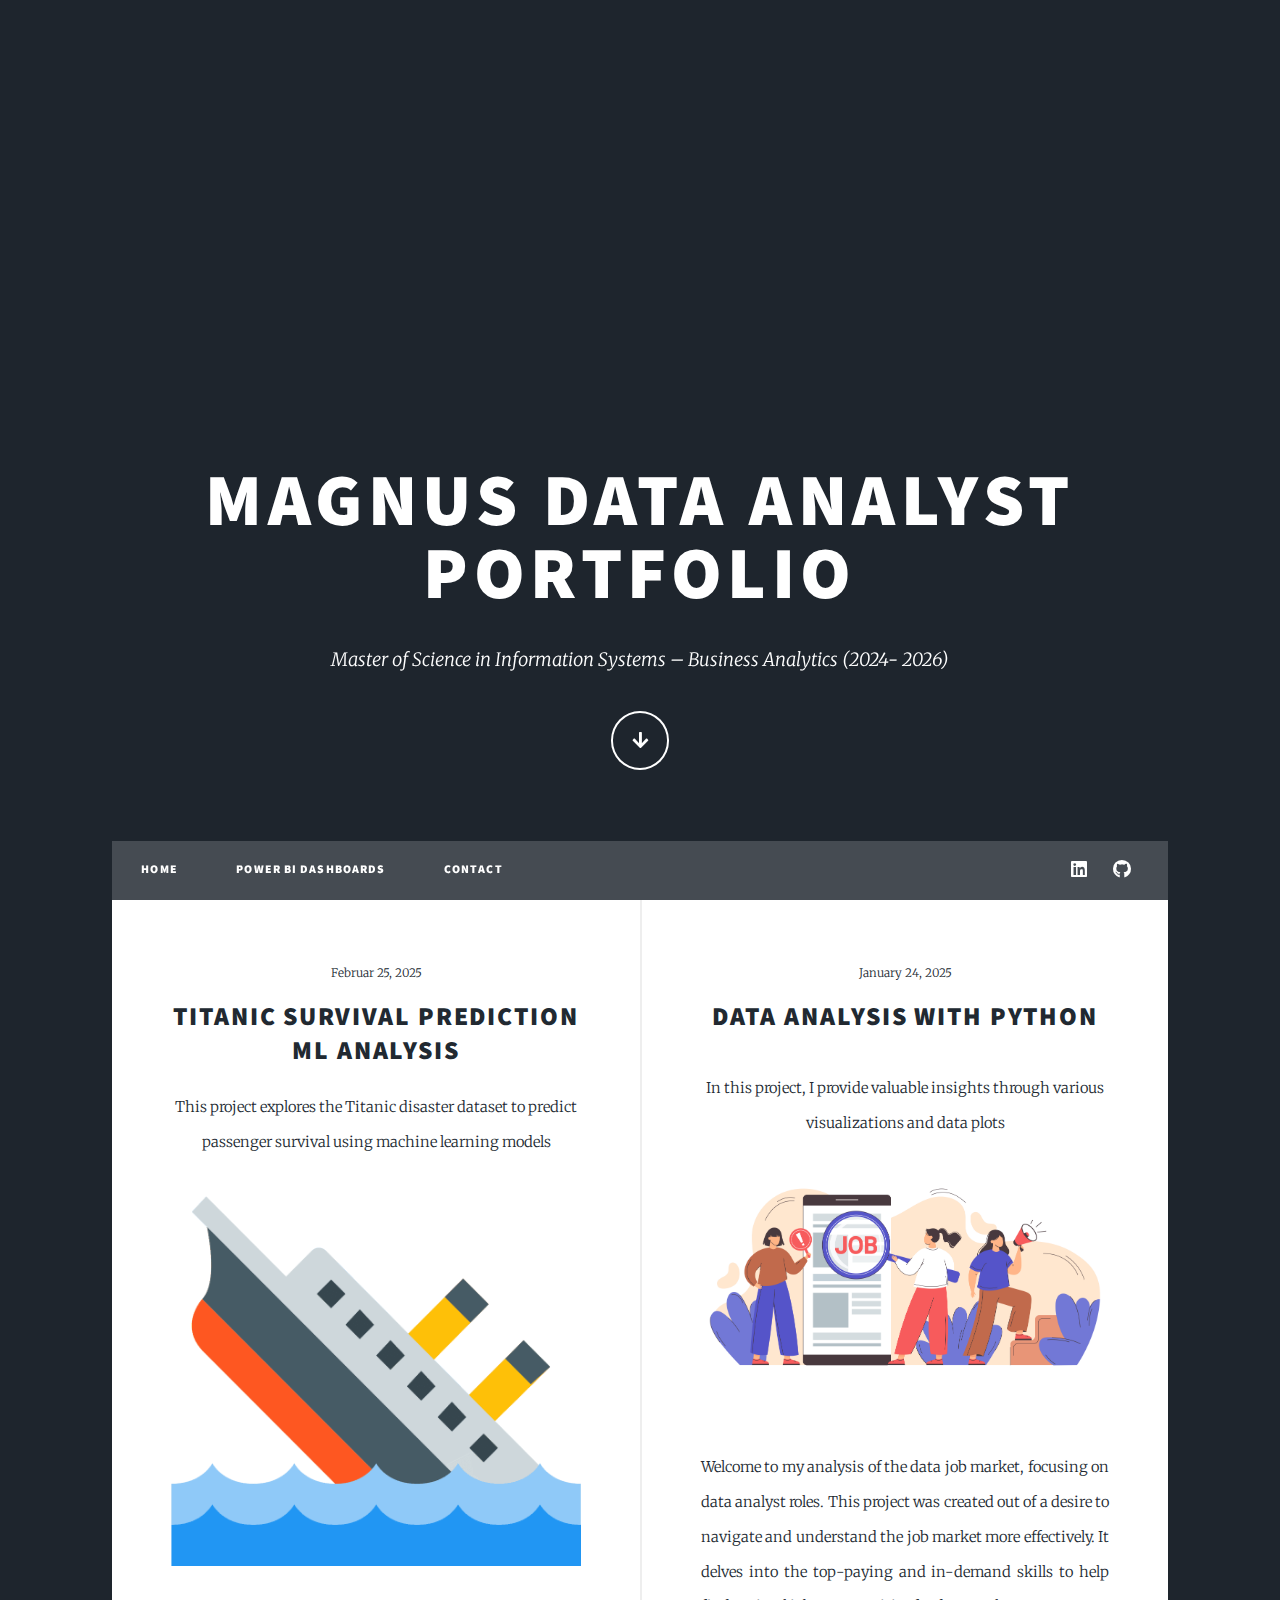
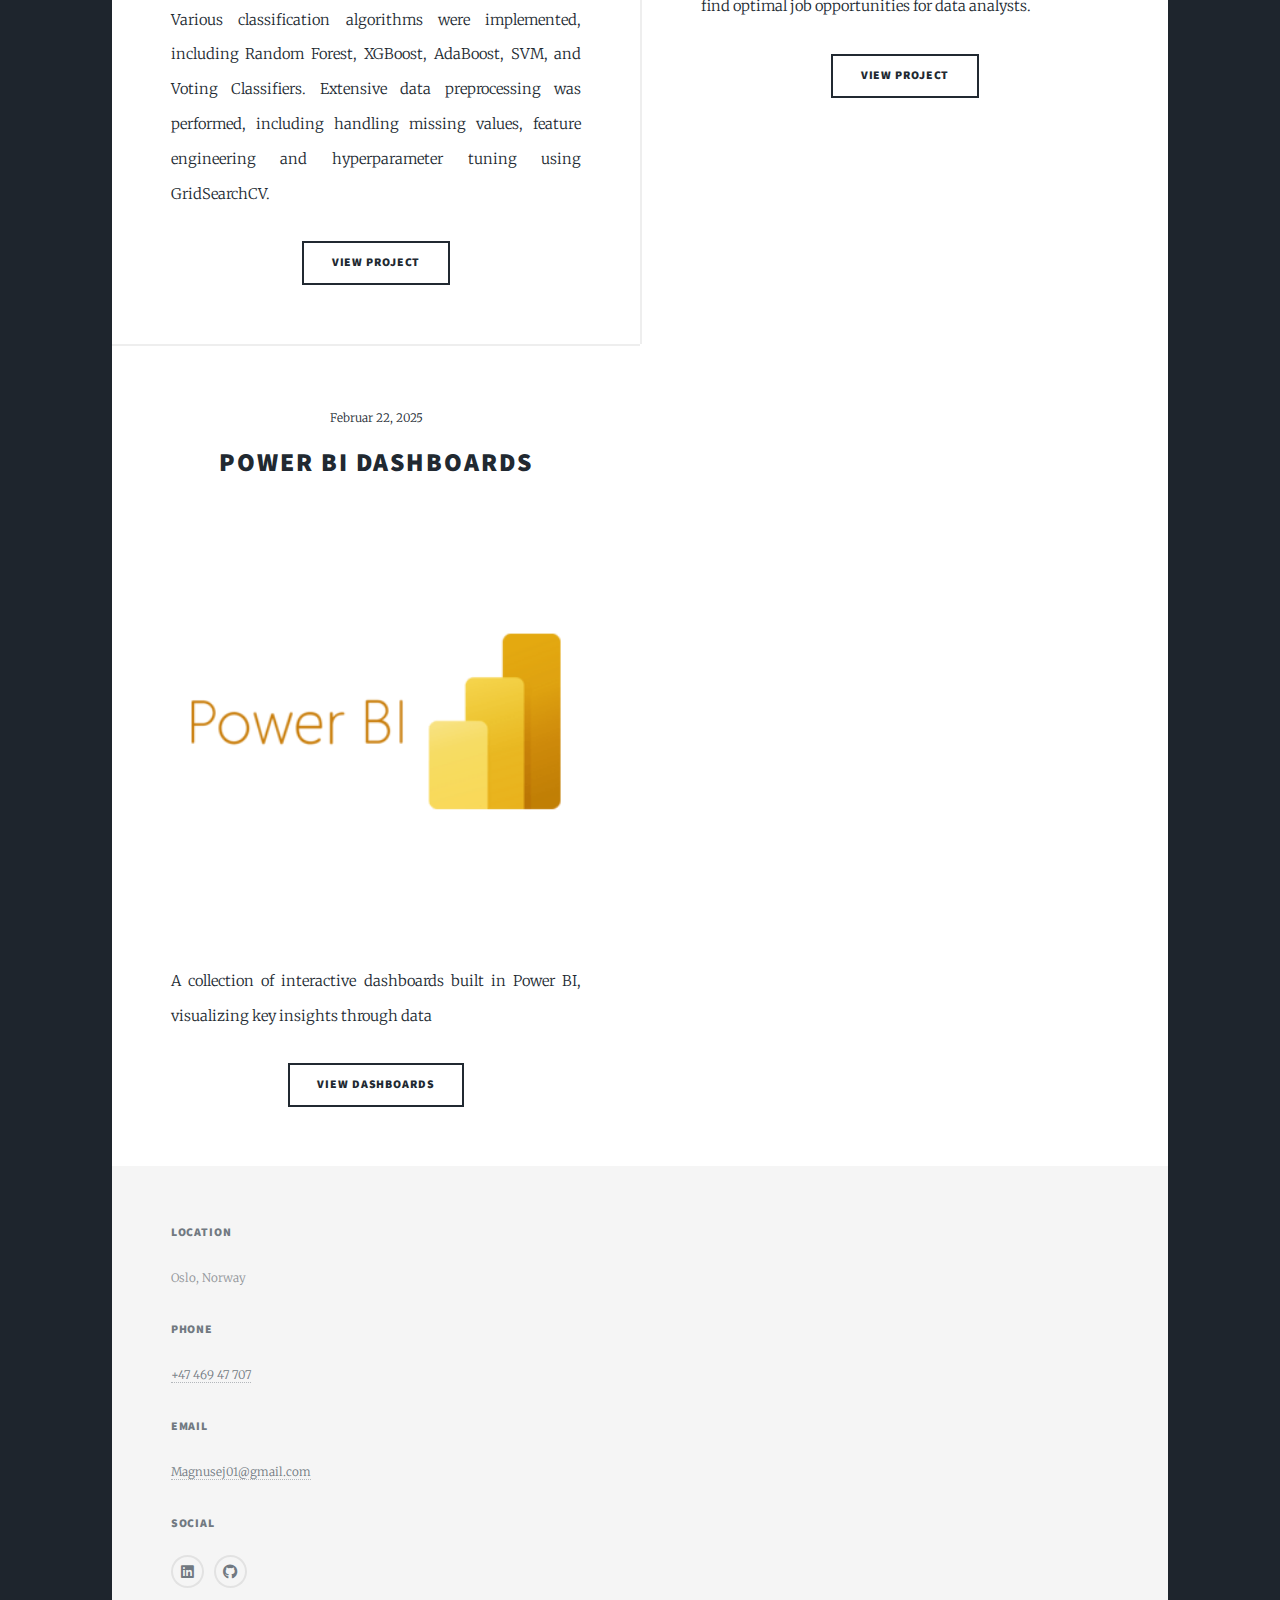
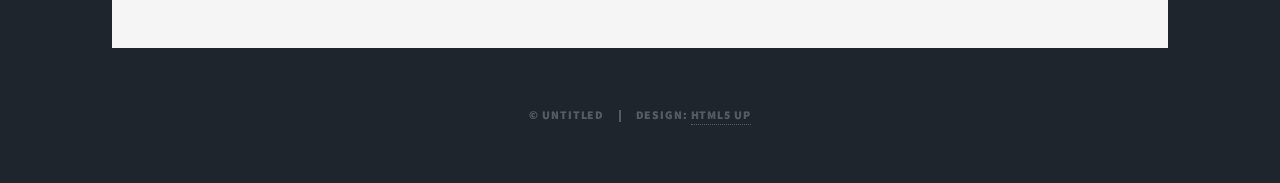
==== commit e6737249: "titanic.img" ====
--- a/index.html
+++ b/index.html
@@ -21,7 +21,7 @@
 					<div id="intro">
 						<h1>MAGNUS DATA ANALYST PORTFOLIO<br />
 						</h1>
-						<p>Master of Science in Information Systems – Business Analytics (Expected 2026) <a href=></a></p>
+						<p>Master of Science in Information Systems – Business Analytics (2024- 2026) <a href=></a></p>
 						<ul class="actions">
 							<li><a class="button icon solid solo fa-arrow-down scrolly">Continue</a></li>
 						</ul>
@@ -56,6 +56,28 @@
 
 						<!-- Posts -->
 							<section class="posts">
+
+								<article>
+									<header>
+										<span class="date">Februar 25, 2025</span>
+										<h2><a href="https://github.com/magnusej01/Titanic-Survival_Prediction">Titanic Survival Prediction  ML Analysis<br />
+										</a></h2>
+									</header>This project explores the Titanic disaster dataset to predict passenger
+									survival using machine learning models
+									<a href="https://github.com/magnusej01/Titanic-Survival_Prediction" class="image fit">
+										 <img src="images/titanic.png" alt="" /></a>
+									<p> Various classification algorithms were implemented, including Random 
+										Forest, XGBoost, AdaBoost, SVM, and Voting Classifiers. Extensive data preprocessing was performed, including handling 
+										missing values, feature engineering and hyperparameter tuning using GridSearchCV. </p>
+									<ul class="actions special">
+										<li><a href="https://github.com/magnusej01/Titanic-Survival_Prediction" class="button">VIEW PROJECT</a></li>
+									</ul>
+								</article>
+
+
+
+
+
 								<article>
 									<header>
 										<span class="date">January 24, 2025</span>
@@ -73,28 +95,18 @@
 								<article>
 									<header>
 										<span class="date">Februar 22, 2025</span>
-										<h2><a href="#">Power BI Dashboards<br />
+										<h2><a href="PowerBI.html">Power BI Dashboards<br />
 										</a></h2>
 									</header>
-									<a href="#" class="image fit"><img src="images/power  bi.png" alt="" /></a>
+									<a href="PowerBI.html" class="image fit"><img src="images/power  bi.png" alt="" /></a>
 									<p>A collection of interactive dashboards built in Power BI, visualizing key insights through data</p>
 									<ul class="actions special">
-										<li><a href="powerbi.html" class="button">View Dashboards</a></li>
-									</ul>
-								</article>
-								<!--
-								<article>
-									<header>
-										<span class="date">April 18, 2017</span>
-										<h2><a href="#">Ante mattis<br />
-										interdum dolor</a></h2>
-									</header>
-									<a href="#" class="image fit"><img src="images/pic04.jpg" alt="" /></a>
-									<p>Donec eget ex magna. Interdum et malesuada fames ac ante ipsum primis in faucibus. Pellentesque venenatis dolor imperdiet dolor mattis sagittis magna etiam.</p>
-									<ul class="actions special">
-										<li><a href="#" class="button">Full Story</a></li>
-									</ul>
-								</article>
+										<li><a href="PowerBI.html" class="button">View Dashboards</a></li>
+									</ul>
+								</article>
+							
+								
+									<!---
 								<article>
 									<header>
 										<span class="date">April 14, 2017</span>
